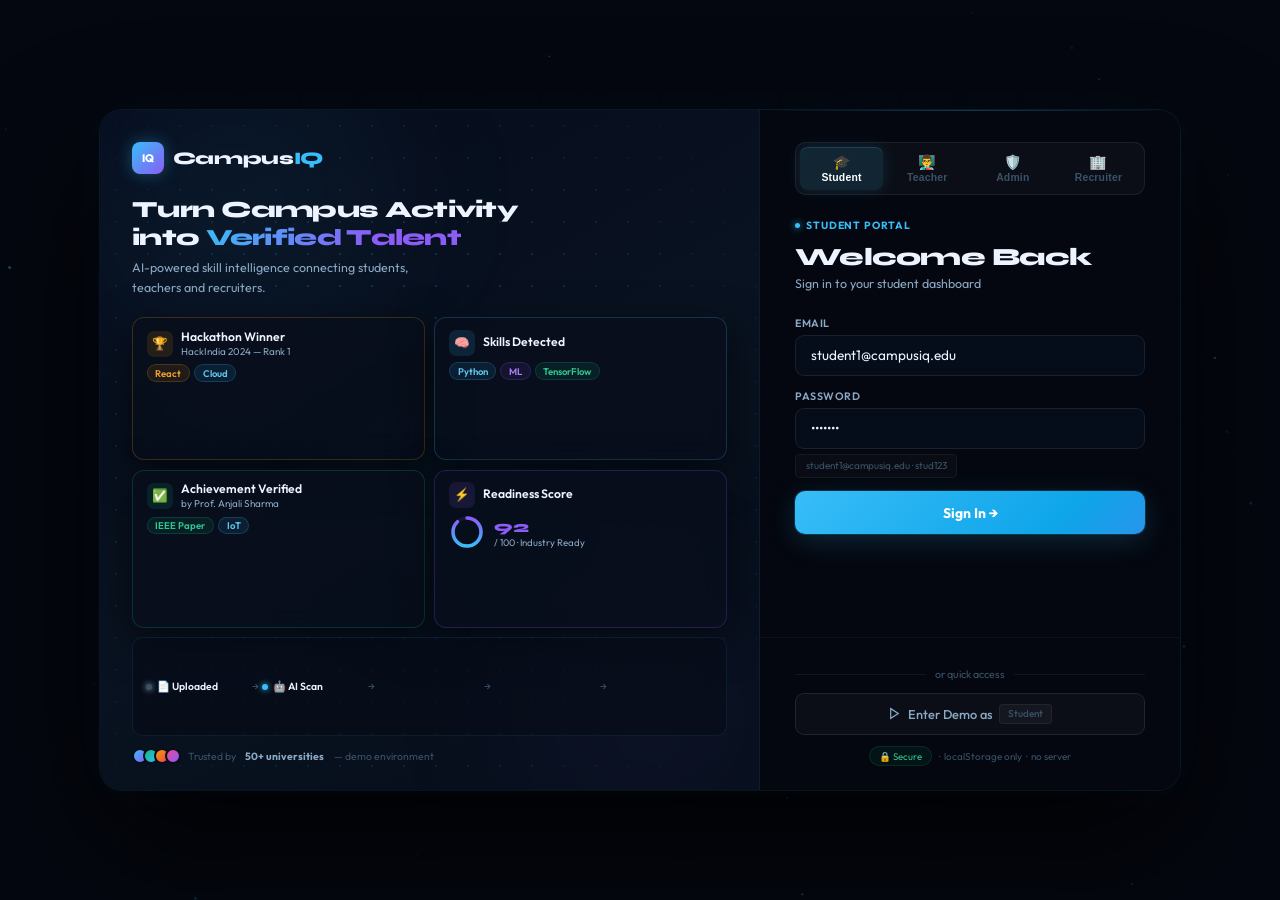
==== admin.html @ 4e0ddf62 "Add files via upload" ====
<!DOCTYPE html>
<html lang="en">
<head>
<meta charset="UTF-8"><meta name="viewport" content="width=device-width,initial-scale=1.0">
<title>CampusIQ — Admin Portal</title>
<link rel="stylesheet" href="shared.css">
</head>
<body>
<div id="toast-wrap"></div>
<div class="app-shell">
  <header class="topbar">
    <div class="tb-brand"><div class="tb-brand-icon">IQ</div>Campus<em style="color:var(--cyan);font-style:normal;font-family:var(--font-h)">IQ</em><span style="font-size:0.65rem;color:var(--red);background:rgba(239,68,68,0.1);border:1px solid rgba(239,68,68,0.2);padding:0.15rem 0.5rem;border-radius:4px;margin-left:0.3rem;font-weight:700">ADMIN</span></div>
    <div class="tb-right">
      <span class="tb-badge badge-admin">System Admin</span>
      <div class="tb-user"><div class="avatar av-sm" id="tbAvatar" style="background:linear-gradient(135deg,#EF4444,#F97316)"></div><span id="tbName"></span></div>
      <button class="logout-btn" onclick="logout()">Sign Out</button>
    </div>
  </header>
  <aside class="sidebar">
    <div class="sb-section">Overview</div>
    <div class="sb-item active" data-page="overview" onclick="nav(this)"><svg fill="none" stroke="currentColor" stroke-width="2" viewBox="0 0 24 24"><rect x="3" y="3" width="7" height="7"/><rect x="14" y="3" width="7" height="7"/><rect x="3" y="14" width="7" height="7"/><rect x="14" y="14" width="7" height="7"/></svg>Dashboard</div>
    <div class="sb-section">Users</div>
    <div class="sb-item" data-page="students" onclick="nav(this)"><svg fill="none" stroke="currentColor" stroke-width="2" viewBox="0 0 24 24"><path d="M17 21v-2a4 4 0 00-4-4H5a4 4 0 00-4 4v2"/><circle cx="9" cy="7" r="4"/></svg>Students</div>
    <div class="sb-item" data-page="teachers" onclick="nav(this)"><svg fill="none" stroke="currentColor" stroke-width="2" viewBox="0 0 24 24"><path d="M20 21v-2a4 4 0 00-4-4H8a4 4 0 00-4 4v2"/><circle cx="12" cy="7" r="4"/></svg>Teachers</div>
    <div class="sb-item" data-page="recruiters" onclick="nav(this)"><svg fill="none" stroke="currentColor" stroke-width="2" viewBox="0 0 24 24"><rect x="2" y="7" width="20" height="14" rx="2"/><path d="M16 7V5a2 2 0 00-2-2h-4a2 2 0 00-2 2v2"/></svg>Recruiters</div>
    <div class="sb-section">Content</div>
    <div class="sb-item" data-page="achievements" onclick="nav(this)"><svg fill="none" stroke="currentColor" stroke-width="2" viewBox="0 0 24 24"><circle cx="12" cy="8" r="6"/><path d="M15.477 12.89L17 22l-5-3-5 3 1.523-9.11"/></svg>All Achievements</div>
    <div class="sb-item" data-page="academics" onclick="nav(this)"><svg fill="none" stroke="currentColor" stroke-width="2" viewBox="0 0 24 24"><path d="M14 2H6a2 2 0 00-2 2v16a2 2 0 002 2h12a2 2 0 002-2V8z"/><polyline points="14 2 14 8 20 8"/></svg>Academic Records</div>
    <div class="sb-item" data-page="research" onclick="nav(this)"><svg fill="none" stroke="currentColor" stroke-width="2" viewBox="0 0 24 24"><circle cx="11" cy="11" r="8"/><line x1="21" y1="21" x2="16.65" y2="16.65"/></svg>Research</div>
    <div class="sb-section">System</div>
    <div class="sb-item" data-page="adduser" onclick="nav(this)"><svg fill="none" stroke="currentColor" stroke-width="2" viewBox="0 0 24 24"><path d="M16 21v-2a4 4 0 00-4-4H6a4 4 0 00-4 4v2"/><circle cx="9" cy="7" r="4"/><line x1="19" y1="8" x2="19" y2="14"/><line x1="22" y1="11" x2="16" y2="11"/></svg>Add User</div>
    <div class="sb-item" data-page="reset" onclick="nav(this)"><svg fill="none" stroke="currentColor" stroke-width="2" viewBox="0 0 24 24"><polyline points="1 4 1 10 7 10"/><path d="M3.51 15a9 9 0 102.13-9.36L1 10"/></svg>Reset Data</div>
  </aside>
  <main class="main-area" id="mainArea"></main>
</div>

<!-- ADD USER MODAL -->
<div class="modal-overlay" id="userModal">
  <div class="modal-box">
    <div class="modal-hdr"><span class="modal-title">👤 Add New User</span><button class="modal-close" onclick="document.getElementById('userModal').classList.remove('open')">✕</button></div>
    <div class="form-row-2">
      <div class="form-group"><label>Full Name</label><input class="form-control" id="uName" placeholder="Dr. / Prof. / Student name"></div>
      <div class="form-group"><label>Email</label><input class="form-control" id="uEmail" type="email" placeholder="user@campusiq.edu"></div>
    </div>
    <div class="form-row-2">
      <div class="form-group"><label>Password</label><input class="form-control" id="uPass" type="password" placeholder="Minimum 6 chars"></div>
      <div class="form-group"><label>Role</label>
        <select class="form-control" id="uRole" onchange="toggleRoleFields()">
          <option value="student">Student</option><option value="teacher">Teacher</option><option value="recruiter">Recruiter</option>
        </select>
      </div>
    </div>
    <div id="studentFields">
      <div class="form-row-3">
        <div class="form-group"><label>Department</label><input class="form-control" id="uDept" placeholder="CSE"></div>
        <div class="form-group"><label>Year</label><input class="form-control" type="number" id="uYear" min="1" max="5" placeholder="1-5"></div>
        <div class="form-group"><label>Roll No.</label><input class="form-control" id="uRoll" placeholder="CS21001"></div>
      </div>
    </div>
    <div id="teacherFields" style="display:none">
      <div class="form-row-2">
        <div class="form-group"><label>Department</label><input class="form-control" id="tDept" placeholder="Computer Science"></div>
        <div class="form-group"><label>Subjects (comma sep.)</label><input class="form-control" id="tSubjects" placeholder="ML, Python, DSA"></div>
      </div>
    </div>
    <button class="btn btn-primary w-full" id="saveUserBtn" style="margin-top:0.5rem">Create User</button>
  </div>
</div>

<script src="data.js"></script>
<script>
seedIfEmpty();
const session = DB.getSession();
if(!session||session.role!=='admin'){window.location.href='index.html';}
const initials=session.name.split(' ').map(w=>w[0]).join('').slice(0,2).toUpperCase();
document.getElementById('tbName').textContent=session.name;
document.getElementById('tbAvatar').textContent=initials;
function logout(){DB.clearSession();window.location.href='index.html';}
function nav(el){document.querySelectorAll('.sb-item').forEach(i=>i.classList.remove('active'));el.classList.add('active');renderPage(el.dataset.page);}
function renderPage(p){const m={overview:renderOverview,students:renderStudents,teachers:renderTeachers,recruiters:renderRecruiters,achievements:renderAchievements,academics:renderAcademics,research:renderResearch,adduser:renderAddUser,reset:renderReset};(m[p]||renderOverview)();}
renderPage('overview');
function toast(msg,sub='',type='ok'){const w=document.getElementById('toast-wrap');const t=document.createElement('div');t.className=`toast ${type==='error'?'error':''}`;const ico=type==='ok'?'✅':type==='error'?'❌':'ℹ️';const ic=type==='ok'?'toast-ico-ok':type==='error'?'toast-ico-err':'toast-ico-info';t.innerHTML=`<div class="toast-ico ${ic}">${ico}</div><div><div class="toast-t">${msg}</div>${sub?`<div class="toast-s">${sub}</div>`:''}</div>`;w.appendChild(t);requestAnimationFrame(()=>requestAnimationFrame(()=>t.classList.add('in')));setTimeout(()=>{t.classList.add('out');setTimeout(()=>t.remove(),400);},4000);}
function typeChip(t){const m={hackathon:'chip-cyan',ideathon:'chip-violet',certification:'chip-emerald',research:'chip-amber',competition:'chip-pink',project:'chip-cyan',internship:'chip-emerald',other:'chip-gray'};return`<span class="chip ${m[t]||'chip-gray'}">${t}</span>`;}

// ══════════════════════════════════════════
// OVERVIEW
// ══════════════════════════════════════════
function renderOverview(){
  const users=DB.getUsers();const students=DB.getStudents();const teachers=DB.getTeachers();
  const achievs=DB.getAchievements();const acRecs=DB.getAcademic();const research=DB.getResearch();
  const pending=achievs.filter(a=>a.status==='pending').length;
  const verified=achievs.filter(a=>a.status==='verified').length;
  const totalCitations=research.reduce((s,r)=>s+(r.citations||0),0);

  document.getElementById('mainArea').innerHTML=`
  <div class="page-hdr animate-in"><div class="page-hdr-left"><h2>System Overview</h2><p>CampusIQ Admin Dashboard — All data in real time</p></div></div>
  <div class="grid-4 animate-in anim-delay-1">
    ${[['Total Users',users.length,'var(--cyan)','👤'],['Students',students.length,'var(--violet)','🎓'],['Teachers',teachers.length,'var(--emerald)','👨‍🏫'],['Pending Verifications',pending,'var(--amber)','🔍']].map(([l,v,c,i])=>`<div class="stat-card"><div class="stat-icon" style="background:${c}20">${i}</div><div class="stat-label">${l}</div><div class="stat-val" style="color:${c}">${v}</div></div>`).join('')}
  </div>
  <div class="grid-4 animate-in anim-delay-2" style="margin-top:1rem">
    ${[['Total Achievements',achievs.length,'var(--cyan)','🏆'],['Verified',verified,'var(--emerald)','✅'],['Academic Records',acRecs.length,'var(--violet)','📋'],['Research Papers',research.length,'var(--pink)','📄']].map(([l,v,c,i])=>`<div class="stat-card"><div class="stat-icon" style="background:${c}20">${i}</div><div class="stat-label">${l}</div><div class="stat-val" style="color:${c}">${v}</div></div>`).join('')}
  </div>
  <div class="grid-2 mt-2 animate-in anim-delay-3">
    <div class="card">
      <div class="card-title">🎓 Students Overview</div>
      <div class="tbl-wrap"><table><thead><tr><th>Name</th><th>Dept</th><th>GPA</th><th>Readiness</th><th>Achievements</th></tr></thead><tbody>
        ${students.map(st=>{const r=DB.calcReadiness(st,achievs,acRecs);const achv=achievs.filter(a=>a.studentId===st.id&&a.status==='verified').length;return`<tr><td><strong>${st.name}</strong></td><td class="text-xs">${st.dept} Y${st.year}</td><td style="color:var(--cyan);font-weight:600">${st.gpa}</td><td><span style="color:var(--violet);font-weight:600">${r}/100</span></td><td>${achv}</td></tr>`}).join('')}
      </tbody></table></div>
    </div>
    <div class="card">
      <div class="card-title">📊 Achievement Status</div>
      ${['verified','pending','rejected'].map(s=>{const count=achievs.filter(a=>a.status===s).length;const pct=achievs.length?Math.round(count/achievs.length*100):0;return`<div style="margin-bottom:0.7rem"><div class="progress-label"><span style="font-size:0.78rem;color:var(--text2);text-transform:capitalize">${s}</span><span style="font-size:0.78rem;font-weight:600">${count} (${pct}%)</span></div><div class="progress-wrap"><div class="progress-fill" data-w="${pct}%" data-bg="${s==='verified'?'var(--emerald)':s==='pending'?'var(--amber)':'var(--red)'}"></div></div></div>`}).join('')}
      <div class="divider"></div>
      <div class="card-title">📄 Research</div>
      ${['published','under_review','preprint'].map(s=>{const count=research.filter(r=>r.status===s).length;return`<div style="display:flex;justify-content:space-between;margin-bottom:0.35rem"><span class="text-sm" style="text-transform:capitalize">${s.replace('_',' ')}</span><span class="text-sm fw-bold" style="color:var(--cyan)">${count}</span></div>`}).join('')}
    </div>
  </div>`;
  document.querySelectorAll('.progress-fill[data-w]').forEach(e=>{setTimeout(()=>{e.style.width=e.dataset.w;e.style.background=e.dataset.bg;},80);});
}

// ── STUDENTS ──────────────────────────────
function renderStudents(){
  const students=DB.getStudents();
  document.getElementById('mainArea').innerHTML=`
  <div class="page-hdr animate-in"><div class="page-hdr-left"><h2>All Students (${students.length})</h2></div><div class="page-actions"><button class="btn btn-primary" onclick="openUserModal('student')">+ Add Student</button></div></div>
  <div class="card animate-in anim-delay-1">
    <div class="tbl-wrap"><table><thead><tr><th>Name</th><th>Email</th><th>Dept</th><th>Year</th><th>Roll No.</th><th>GPA</th><th>Readiness</th><th>Achievements</th><th>Actions</th></tr></thead><tbody>
      ${students.map(st=>{const u=DB.getUserById(st.userId);const achvs=DB.getAchievements().filter(a=>a.studentId===st.id);const r=DB.calcReadiness(st,DB.getAchievements(),DB.getAcademic());return`<tr>
        <td><div style="display:flex;align-items:center;gap:0.5rem"><div class="avatar av-sm" style="background:linear-gradient(135deg,var(--cyan),var(--violet));font-size:0.6rem">${st.name.split(' ').map(w=>w[0]).join('').slice(0,2)}</div><strong>${st.name}</strong></div></td>
        <td class="text-xs">${u?.email||'—'}</td><td class="text-xs">${st.dept}</td><td class="text-xs">${st.year}</td><td class="text-xs">${st.rollNo}</td>
        <td style="color:var(--cyan);font-weight:600">${st.gpa}</td><td><span style="color:var(--violet);font-weight:600">${r}/100</span></td>
        <td>${achvs.filter(a=>a.status==='verified').length}/${achvs.length}</td>
        <td><button class="btn btn-xs btn-danger" onclick="deleteStudent('${st.id}')">Remove</button></td>
      </tr>`}).join('')}
    </tbody></table></div>
  </div>`;
}
function deleteStudent(sid){const st=DB.getStudentById(sid);if(!confirm(`Remove ${st?.name}?`))return;DB.saveStudents(DB.getStudents().filter(s=>s.id!==sid));DB.saveUsers(DB.getUsers().filter(u=>u.id!==st?.userId));toast('Student removed');renderStudents();}

// ── TEACHERS ─────────────────────────────
function renderTeachers(){
  const teachers=DB.getTeachers();
  document.getElementById('mainArea').innerHTML=`
  <div class="page-hdr animate-in"><div class="page-hdr-left"><h2>All Teachers (${teachers.length})</h2></div><div class="page-actions"><button class="btn btn-primary" onclick="openUserModal('teacher')">+ Add Teacher</button></div></div>
  <div class="card animate-in anim-delay-1"><div class="tbl-wrap"><table><thead><tr><th>Name</th><th>Email</th><th>Department</th><th>Subjects</th><th>Research</th><th>Actions</th></tr></thead><tbody>
    ${teachers.map(t=>{const u=DB.getUserById(t.userId);const res=DB.getResearch().filter(r=>r.teacherId===t.id&&r.status==='published').length;return`<tr>
      <td><strong>${t.name}</strong></td><td class="text-xs">${u?.email||'—'}</td><td class="text-sm">${t.dept}</td>
      <td><div class="skill-tags">${(t.subjects||[]).map(s=>`<span class="skill-tag">${s}</span>`).join('')}</div></td>
      <td style="color:var(--emerald);font-weight:600">${res} pubs</td>
      <td><button class="btn btn-xs btn-danger" onclick="deleteTeacher('${t.id}')">Remove</button></td>
    </tr>`}).join('')}
  </tbody></table></div></div>`;
}
function deleteTeacher(tid){const t=DB.getTeachers().find(x=>x.id===tid);if(!confirm(`Remove ${t?.name}?`))return;DB.saveTeachers(DB.getTeachers().filter(x=>x.id!==tid));DB.saveUsers(DB.getUsers().filter(u=>u.id!==t?.userId));toast('Teacher removed');renderTeachers();}

// ── RECRUITERS ───────────────────────────
function renderRecruiters(){
  const users=DB.getUsers().filter(u=>u.role==='recruiter');
  document.getElementById('mainArea').innerHTML=`
  <div class="page-hdr animate-in"><div class="page-hdr-left"><h2>Recruiters (${users.length})</h2></div><div class="page-actions"><button class="btn btn-primary" onclick="openUserModal('recruiter')">+ Add Recruiter</button></div></div>
  <div class="card animate-in"><div class="tbl-wrap"><table><thead><tr><th>Name</th><th>Email</th><th>Actions</th></tr></thead><tbody>
    ${users.map(u=>`<tr><td><strong>${u.name}</strong></td><td>${u.email}</td><td><button class="btn btn-xs btn-danger" onclick="deleteUser('${u.id}')">Remove</button></td></tr>`).join('')||'<tr><td colspan="3" style="text-align:center;color:var(--muted);padding:2rem">No recruiters yet</td></tr>'}
  </tbody></table></div></div>`;
}
function deleteUser(uid){if(!confirm('Remove this user?'))return;DB.saveUsers(DB.getUsers().filter(u=>u.id!==uid));toast('User removed');renderRecruiters();}

// ── ACHIEVEMENTS (all) ───────────────────
function renderAchievements(){
  const achievs=DB.getAchievements();
  document.getElementById('mainArea').innerHTML=`
  <div class="page-hdr animate-in"><div class="page-hdr-left"><h2>All Achievements (${achievs.length})</h2></div></div>
  <div class="card animate-in"><div class="tbl-wrap"><table><thead><tr><th>Student</th><th>Achievement</th><th>Type</th><th>Skills</th><th>Status</th><th>Actions</th></tr></thead><tbody>
    ${achievs.map(a=>{const st=DB.getStudentById(a.studentId);return`<tr>
      <td><strong>${st?.name||'?'}</strong><br><span class="text-xs text-muted">${st?.dept||''}</span></td>
      <td><strong>${a.title}</strong><br><span class="text-xs text-muted">${a.org||''}</span></td>
      <td>${typeChip(a.type)}</td>
      <td><div class="skill-tags">${(a.skills||[]).slice(0,3).map(s=>`<span class="skill-tag">${s}</span>`).join('')}</div></td>
      <td><span class="status-${a.status}">${a.status}</span></td>
      <td><div style="display:flex;gap:0.3rem">
        ${a.status==='pending'?`<button class="btn btn-xs btn-success" onclick="adminVerify('${a.id}')">✓</button>`:''}
        <button class="btn btn-xs btn-danger" onclick="adminDeleteAch('${a.id}')">✗</button>
      </div></td>
    </tr>`}).join('')}
  </tbody></table></div></div>`;
}
function adminVerify(id){DB.updateAchievement(id,{status:'verified',verifiedBy:'admin',verifiedAt:new Date().toISOString()});toast('Achievement verified');renderAchievements();}
function adminDeleteAch(id){if(!confirm('Delete this achievement?'))return;DB.saveAchievements(DB.getAchievements().filter(a=>a.id!==id));toast('Achievement deleted');renderAchievements();}

// ── ACADEMICS ────────────────────────────
function renderAcademics(){
  const recs=DB.getAcademic();
  document.getElementById('mainArea').innerHTML=`
  <div class="page-hdr animate-in"><div class="page-hdr-left"><h2>Academic Records (${recs.length})</h2></div></div>
  <div class="card animate-in"><div class="tbl-wrap"><table><thead><tr><th>Student</th><th>Subject</th><th>Semester</th><th>Marks</th><th>Quiz</th><th>Assign.</th><th>Attend.</th><th>Actions</th></tr></thead><tbody>
    ${recs.map(r=>{const st=DB.getStudentById(r.studentId);return`<tr>
      <td><strong>${st?.name||'?'}</strong></td><td>${r.subject}</td><td class="text-xs">${r.semester}</td>
      <td style="color:${r.marks>=80?'var(--emerald)':r.marks>=60?'var(--cyan)':'var(--red)'};font-weight:600">${r.marks}%</td>
      <td>${r.quiz}%</td><td>${r.assignment}%</td>
      <td style="color:${r.attendance>=75?'var(--emerald)':'var(--red)'}">${r.attendance}%</td>
      <td><button class="btn btn-xs btn-danger" onclick="adminDelRec('${r.id}')">Del</button></td>
    </tr>`}).join('')}
  </tbody></table></div></div>`;
}
function adminDelRec(id){if(!confirm('Delete this record?'))return;DB.saveAcademic(DB.getAcademic().filter(r=>r.id!==id));toast('Record deleted');renderAcademics();}

// ── RESEARCH ─────────────────────────────
function renderResearch(){
  const research=DB.getResearch();
  document.getElementById('mainArea').innerHTML=`
  <div class="page-hdr animate-in"><div class="page-hdr-left"><h2>All Research Papers (${research.length})</h2></div></div>
  <div class="card animate-in"><div class="tbl-wrap"><table><thead><tr><th>Teacher</th><th>Title</th><th>Journal</th><th>Year</th><th>Citations</th><th>Status</th><th>Actions</th></tr></thead><tbody>
    ${research.map(r=>{const t=DB.getTeachers().find(x=>x.id===r.teacherId);return`<tr>
      <td><strong>${t?.name||'?'}</strong></td>
      <td style="max-width:200px"><strong>${r.title}</strong></td>
      <td class="text-sm">${r.journal||'—'}</td><td>${r.year}</td>
      <td style="color:var(--cyan);font-weight:600">${r.citations||0}</td>
      <td><span class="status-${r.status==='published'?'verified':r.status==='under_review'?'pending':'review'}">${r.status?.replace('_',' ')}</span></td>
      <td><button class="btn btn-xs btn-danger" onclick="adminDelRes('${r.id}')">Del</button></td>
    </tr>`}).join('')}
  </tbody></table></div></div>`;
}
function adminDelRes(id){if(!confirm('Delete?'))return;DB.saveResearch(DB.getResearch().filter(r=>r.id!==id));toast('Deleted');renderResearch();}

// ── ADD USER ─────────────────────────────
function renderAddUser(){
  document.getElementById('mainArea').innerHTML=`
  <div class="page-hdr animate-in"><div class="page-hdr-left"><h2>Add New User</h2></div></div>
  <div class="card animate-in anim-delay-1" style="max-width:500px">
    <div class="card-title">Quick-add user to the system</div>
    <button class="btn btn-primary" onclick="openUserModal('student')" style="width:100%;margin-bottom:0.5rem">+ Add Student</button>
    <button class="btn btn-violet" onclick="openUserModal('teacher')" style="width:100%;margin-bottom:0.5rem">+ Add Teacher</button>
    <button class="btn btn-success" onclick="openUserModal('recruiter')" style="width:100%">+ Add Recruiter</button>
  </div>`;
}

// ── RESET ────────────────────────────────
function renderReset(){
  document.getElementById('mainArea').innerHTML=`
  <div class="page-hdr animate-in"><div class="page-hdr-left"><h2>Reset System Data</h2><p style="color:var(--red)">⚠️ Danger Zone</p></div></div>
  <div class="card animate-in" style="border-color:rgba(239,68,68,0.2);max-width:500px">
    <div class="card-title" style="color:var(--red)">⚠️ Reset to Demo Data</div>
    <p class="text-sm text-muted" style="margin-bottom:1rem">This will erase all current data and reload the original demo seed data. This cannot be undone.</p>
    <button class="btn btn-danger" style="width:100%" onclick="resetAll()">🗑️ Reset All Data</button>
  </div>`;
}
function resetAll(){
  if(!confirm('Are you sure? All data will be reset to demo defaults.'))return;
  const keys=['users','students','teachers','achievements','academic','research','notifs'];
  keys.forEach(k=>localStorage.removeItem('ciq_'+k));
  seedIfEmpty();
  toast('System reset','Demo data restored ✓');
  renderOverview();
}

// ── USER MODAL ───────────────────────────
function openUserModal(role='student'){document.getElementById('uRole').value=role;toggleRoleFields();document.getElementById('userModal').classList.add('open');}
function toggleRoleFields(){const r=document.getElementById('uRole').value;document.getElementById('studentFields').style.display=r==='student'?'block':'none';document.getElementById('teacherFields').style.display=r==='teacher'?'block':'none';}
document.getElementById('userModal').addEventListener('click',e=>{if(e.target.id==='userModal')document.getElementById('userModal').classList.remove('open');});

document.getElementById('saveUserBtn').addEventListener('click',()=>{
  const name=document.getElementById('uName').value.trim();
  const email=document.getElementById('uEmail').value.trim();
  const pass=document.getElementById('uPass').value;
  const role=document.getElementById('uRole').value;
  if(!name||!email||!pass){toast('All fields required','','error');return;}
  if(DB.getUserByEmail(email)){toast('Email already exists','','error');return;}
  const uid='u'+Date.now();
  const users=DB.getUsers();users.push({id:uid,email,password:pass,role,name});DB.saveUsers(users);
  if(role==='student'){
    const dept=document.getElementById('uDept').value||'General';
    const year=parseInt(document.getElementById('uYear').value)||1;
    const rollNo=document.getElementById('uRoll').value||'N/A';
    const sid='s'+Date.now();
    const students=DB.getStudents();students.push({id:sid,userId:uid,name,dept,year,section:'A',rollNo,gpa:0,skills:[],readiness:0});DB.saveStudents(students);
  } else if(role==='teacher'){
    const dept=document.getElementById('tDept').value||'General';
    const subjects=document.getElementById('tSubjects').value.split(',').map(s=>s.trim()).filter(Boolean);
    const tid='t'+Date.now();
    const teachers=DB.getTeachers();teachers.push({id:tid,userId:uid,name,dept,subjects,researchCount:0});DB.saveTeachers(teachers);
  }
  toast(`${role} account created!`,`${name} can now log in with ${email}`);
  document.getElementById('userModal').classList.remove('open');
  ['uName','uEmail','uPass','uDept','uRoll','tDept','tSubjects'].forEach(i=>document.getElementById(i).value='');
  renderStudents();
});
</script>
</body>
</html>
---- shared.css ----
/* ═══════════════════════════════════════════
   CampusIQ — Shared Styles
   Dark glass SaaS aesthetic
═══════════════════════════════════════════ */
@import url('https://fonts.googleapis.com/css2?family=Syne:wght@400;600;700;800&family=Outfit:wght@300;400;500;600;700&display=swap');

*,*::before,*::after{margin:0;padding:0;box-sizing:border-box;}
:root{
  --bg:       #05080F;
  --s1:       #09111E;
  --s2:       #0D1929;
  --s3:       #111F30;
  --border:   rgba(56,189,248,0.1);
  --b2:       rgba(255,255,255,0.07);
  --b3:       rgba(255,255,255,0.04);
  --cyan:     #38BDF8;
  --cyand:    #0EA5E9;
  --violet:   #8B5CF6;
  --emerald:  #10B981;
  --amber:    #F59E0B;
  --red:      #EF4444;
  --pink:     #EC4899;
  --text:     #E2EBF6;
  --text2:    #A0B8CC;
  --muted:    #4A6080;
  --muted2:   #2A3850;
  --font-h:   'Syne', sans-serif;
  --font-b:   'Outfit', sans-serif;
  --radius:   12px;
  --shadow:   0 20px 60px rgba(0,0,0,0.5);
}
html{scroll-behavior:smooth;}
body{background:var(--bg);color:var(--text);font-family:var(--font-b);-webkit-font-smoothing:antialiased;min-height:100vh;overflow-x:hidden;}
button,input,select,textarea{font-family:var(--font-b);}
button{cursor:pointer;}
a{color:var(--cyan);text-decoration:none;}

/* ─── SCROLLBAR ─── */
::-webkit-scrollbar{width:5px;height:5px;}
::-webkit-scrollbar-track{background:var(--s1);}
::-webkit-scrollbar-thumb{background:var(--muted2);border-radius:3px;}
::-webkit-scrollbar-thumb:hover{background:var(--muted);}

/* ─── LAYOUT ─── */
.app-shell{display:grid;grid-template-columns:240px 1fr;grid-template-rows:60px 1fr;min-height:100vh;}
.topbar{grid-column:1/-1;background:rgba(5,8,15,0.9);backdrop-filter:blur(20px);border-bottom:1px solid var(--border);display:flex;align-items:center;justify-content:space-between;padding:0 1.5rem;position:sticky;top:0;z-index:100;}
.sidebar{background:var(--s1);border-right:1px solid var(--border);padding:1.25rem 0.75rem;overflow-y:auto;position:sticky;top:60px;height:calc(100vh - 60px);}
.main-area{padding:1.75rem 2rem;overflow-y:auto;}

/* ─── TOPBAR ─── */
.tb-brand{font-family:var(--font-h);font-weight:800;font-size:1.1rem;display:flex;align-items:center;gap:0.55rem;color:var(--text);}
.tb-brand-icon{width:28px;height:28px;border-radius:7px;background:linear-gradient(135deg,var(--cyan),var(--violet));display:flex;align-items:center;justify-content:center;font-size:0.65rem;font-weight:800;color:#fff;}
.tb-brand em{color:var(--cyan);font-style:normal;}
.tb-right{display:flex;align-items:center;gap:1rem;}
.tb-badge{padding:0.28rem 0.7rem;border-radius:100px;font-size:0.68rem;font-weight:600;letter-spacing:0.05em;}
.badge-admin    {background:rgba(239,68,68,0.12);color:#F87171;border:1px solid rgba(239,68,68,0.2);}
.badge-teacher  {background:rgba(139,92,246,0.12);color:#A78BFA;border:1px solid rgba(139,92,246,0.2);}
.badge-student  {background:rgba(56,189,248,0.12);color:var(--cyan);border:1px solid rgba(56,189,248,0.2);}
.badge-recruiter{background:rgba(16,185,129,0.12);color:#34D399;border:1px solid rgba(16,185,129,0.2);}
.tb-user{display:flex;align-items:center;gap:0.5rem;font-size:0.82rem;color:var(--text2);}
.tb-avatar{width:30px;height:30px;border-radius:50%;display:flex;align-items:center;justify-content:center;font-size:0.65rem;font-weight:700;color:#fff;flex-shrink:0;}
.notif-bell{position:relative;width:30px;height:30px;border-radius:8px;border:1px solid var(--b2);background:var(--b3);display:flex;align-items:center;justify-content:center;cursor:pointer;transition:all 0.2s;color:var(--muted);}
.notif-bell:hover{border-color:var(--border);color:var(--cyan);}
.notif-dot{position:absolute;top:4px;right:4px;width:7px;height:7px;border-radius:50%;background:var(--red);border:1.5px solid var(--bg);}
.logout-btn{padding:0.3rem 0.8rem;border-radius:7px;border:1px solid rgba(239,68,68,0.2);background:rgba(239,68,68,0.06);color:#F87171;font-size:0.75rem;font-weight:600;transition:all 0.2s;}
.logout-btn:hover{background:rgba(239,68,68,0.12);}

/* ─── SIDEBAR NAV ─── */
.sb-section{font-size:0.62rem;font-weight:700;color:var(--muted2);letter-spacing:0.1em;text-transform:uppercase;padding:0.4rem 0.65rem;margin-top:1rem;margin-bottom:0.25rem;}
.sb-item{display:flex;align-items:center;gap:0.55rem;padding:0.55rem 0.7rem;border-radius:9px;font-size:0.8rem;color:var(--muted);cursor:pointer;transition:all 0.18s;margin-bottom:0.08rem;position:relative;}
.sb-item:hover{background:rgba(255,255,255,0.03);color:var(--text2);}
.sb-item.active{background:rgba(56,189,248,0.1);color:var(--cyan);}
.sb-item.active::before{content:'';position:absolute;left:0;top:20%;bottom:20%;width:3px;border-radius:0 2px 2px 0;background:var(--cyan);}
.sb-item svg{width:15px;height:15px;flex-shrink:0;}
.sb-badge{margin-left:auto;min-width:18px;height:18px;border-radius:100px;background:var(--violet);color:#fff;font-size:0.58rem;font-weight:700;display:flex;align-items:center;justify-content:center;padding:0 4px;}
.sb-badge.amber{background:var(--amber);}

/* ─── PAGE HEADER ─── */
.page-hdr{display:flex;align-items:flex-start;justify-content:space-between;margin-bottom:1.5rem;flex-wrap:wrap;gap:0.75rem;}
.page-hdr-left h2{font-family:var(--font-h);font-size:1.4rem;font-weight:800;letter-spacing:-0.02em;color:var(--text);}
.page-hdr-left p{font-size:0.82rem;color:var(--muted);margin-top:0.25rem;}
.page-actions{display:flex;gap:0.6rem;flex-wrap:wrap;}

/* ─── CARDS / PANELS ─── */
.card{background:var(--s1);border:1px solid var(--border);border-radius:var(--radius);padding:1.25rem;}
.card-sm{padding:0.9rem;}
.card-title{font-family:var(--font-h);font-size:0.85rem;font-weight:700;color:var(--text2);margin-bottom:0.9rem;display:flex;align-items:center;gap:0.4rem;}
.card-title svg{width:14px;height:14px;color:var(--cyan);}
.grid-2{display:grid;grid-template-columns:1fr 1fr;gap:1rem;}
.grid-3{display:grid;grid-template-columns:repeat(3,1fr);gap:1rem;}
.grid-4{display:grid;grid-template-columns:repeat(4,1fr);gap:1rem;}

/* ─── STAT CARDS ─── */
.stat-card{background:var(--s1);border:1px solid var(--border);border-radius:var(--radius);padding:1.1rem;transition:transform 0.2s,border-color 0.2s,box-shadow 0.2s;}
.stat-card:hover{transform:translateY(-3px);border-color:rgba(56,189,248,0.2);box-shadow:0 12px 30px rgba(0,0,0,0.3);}
.stat-label{font-size:0.68rem;color:var(--muted);margin-bottom:0.4rem;text-transform:uppercase;letter-spacing:0.06em;}
.stat-val{font-family:var(--font-h);font-size:1.8rem;font-weight:800;letter-spacing:-0.03em;line-height:1;}
.stat-sub{font-size:0.68rem;color:var(--emerald);margin-top:0.3rem;}
.stat-icon{float:right;width:36px;height:36px;border-radius:9px;display:flex;align-items:center;justify-content:center;font-size:1rem;margin-top:-0.2rem;}

/* ─── BUTTONS ─── */
.btn{display:inline-flex;align-items:center;gap:0.4rem;padding:0.58rem 1.1rem;border-radius:9px;font-size:0.82rem;font-weight:600;border:none;transition:all 0.2s;cursor:pointer;}
.btn-sm{padding:0.35rem 0.75rem;font-size:0.75rem;}
.btn-xs{padding:0.22rem 0.5rem;font-size:0.68rem;border-radius:6px;}
.btn-primary{background:linear-gradient(135deg,var(--cyan),var(--cyand));color:#fff;box-shadow:0 0 20px rgba(56,189,248,0.15);}
.btn-primary:hover{transform:translateY(-1px);box-shadow:0 0 30px rgba(56,189,248,0.25);}
.btn-secondary{background:var(--b3);color:var(--text2);border:1px solid var(--b2);}
.btn-secondary:hover{background:var(--b2);color:var(--text);}
.btn-success{background:rgba(16,185,129,0.1);color:#34D399;border:1px solid rgba(16,185,129,0.2);}
.btn-success:hover{background:rgba(16,185,129,0.2);}
.btn-danger{background:rgba(239,68,68,0.1);color:#F87171;border:1px solid rgba(239,68,68,0.2);}
.btn-danger:hover{background:rgba(239,68,68,0.2);}
.btn-violet{background:rgba(139,92,246,0.1);color:#A78BFA;border:1px solid rgba(139,92,246,0.2);}
.btn-violet:hover{background:rgba(139,92,246,0.2);}
.btn-amber{background:rgba(245,158,11,0.1);color:#FBB040;border:1px solid rgba(245,158,11,0.2);}
.btn-amber:hover{background:rgba(245,158,11,0.2);}

/* ─── TABLE ─── */
.tbl-wrap{overflow-x:auto;}
table{width:100%;border-collapse:collapse;}
thead th{font-size:0.65rem;font-weight:700;color:var(--muted);letter-spacing:0.07em;text-transform:uppercase;padding:0.5rem 0.75rem;border-bottom:1px solid var(--b2);text-align:left;white-space:nowrap;}
tbody tr{border-bottom:1px solid rgba(56,189,248,0.04);transition:background 0.15s;}
tbody tr:hover{background:rgba(56,189,248,0.025);}
tbody tr:last-child{border-bottom:none;}
td{font-size:0.78rem;padding:0.6rem 0.75rem;vertical-align:middle;color:var(--text2);}
td strong{color:var(--text);font-weight:500;}

/* ─── BADGES / CHIPS ─── */
.chip{display:inline-flex;align-items:center;gap:0.25rem;padding:0.18rem 0.55rem;border-radius:100px;font-size:0.65rem;font-weight:600;border:1px solid;}
.chip-cyan   {background:rgba(56,189,248,0.1); color:#60CCF0;border-color:rgba(56,189,248,0.2);}
.chip-violet {background:rgba(139,92,246,0.1);color:#A78BFA;border-color:rgba(139,92,246,0.2);}
.chip-emerald{background:rgba(16,185,129,0.1);color:#34D399;border-color:rgba(16,185,129,0.2);}
.chip-amber  {background:rgba(245,158,11,0.1); color:#FBB040;border-color:rgba(245,158,11,0.2);}
.chip-red    {background:rgba(239,68,68,0.1);  color:#F87171;border-color:rgba(239,68,68,0.2);}
.chip-pink   {background:rgba(236,72,153,0.1); color:#F472B6;border-color:rgba(236,72,153,0.2);}
.chip-gray   {background:rgba(255,255,255,0.06);color:var(--muted);border-color:var(--b2);}

/* ─── STATUS CHIPS ─── */
.status-verified{background:rgba(16,185,129,0.1);color:#34D399;border:1px solid rgba(16,185,129,0.2);padding:0.18rem 0.55rem;border-radius:100px;font-size:0.65rem;font-weight:600;}
.status-pending {background:rgba(245,158,11,0.1);color:#FBB040;border:1px solid rgba(245,158,11,0.2);padding:0.18rem 0.55rem;border-radius:100px;font-size:0.65rem;font-weight:600;}
.status-rejected{background:rgba(239,68,68,0.1); color:#F87171;border:1px solid rgba(239,68,68,0.2); padding:0.18rem 0.55rem;border-radius:100px;font-size:0.65rem;font-weight:600;}
.status-review  {background:rgba(139,92,246,0.1);color:#A78BFA;border:1px solid rgba(139,92,246,0.2);padding:0.18rem 0.55rem;border-radius:100px;font-size:0.65rem;font-weight:600;}

/* ─── FORM ELEMENTS ─── */
.form-group{margin-bottom:1rem;}
.form-group label{display:block;font-size:0.72rem;font-weight:600;color:var(--muted);letter-spacing:0.05em;text-transform:uppercase;margin-bottom:0.38rem;}
.form-control{width:100%;background:var(--s2);border:1px solid var(--b2);border-radius:9px;padding:0.65rem 0.9rem;font-size:0.85rem;color:var(--text);outline:none;transition:border-color 0.2s,box-shadow 0.2s;}
.form-control:focus{border-color:rgba(56,189,248,0.35);box-shadow:0 0 0 3px rgba(56,189,248,0.07);}
.form-control::placeholder{color:var(--muted);}
select.form-control option{background:#0D1929;}
.form-row-2{display:grid;grid-template-columns:1fr 1fr;gap:0.75rem;}
.form-row-3{display:grid;grid-template-columns:1fr 1fr 1fr;gap:0.75rem;}

/* ─── PROGRESS BARS ─── */
.progress-wrap{height:6px;background:rgba(255,255,255,0.06);border-radius:100px;overflow:hidden;}
.progress-fill{height:100%;border-radius:100px;transition:width 1s cubic-bezier(0.4,0,0.2,1);}
.progress-label{display:flex;justify-content:space-between;margin-bottom:0.3rem;font-size:0.72rem;}
.progress-label span:first-child{color:var(--text2);}
.progress-label span:last-child{font-weight:600;color:var(--text);}

/* ─── RING CHART ─── */
.ring-wrap{display:flex;flex-direction:column;align-items:center;gap:0.5rem;}
.ring-c{position:relative;}
.ring-c svg{transform:rotate(-90deg);}
.ring-inner{position:absolute;inset:0;display:flex;flex-direction:column;align-items:center;justify-content:center;text-align:center;}
.ring-val{font-family:var(--font-h);font-weight:800;line-height:1;color:var(--cyan);}
.ring-lbl{font-size:0.55rem;color:var(--muted);margin-top:0.15rem;}

/* ─── MODAL ─── */
.modal-overlay{position:fixed;inset:0;z-index:500;background:rgba(3,6,14,0.88);backdrop-filter:blur(10px);display:flex;align-items:center;justify-content:center;opacity:0;pointer-events:none;transition:opacity 0.28s;padding:1rem;}
.modal-overlay.open{opacity:1;pointer-events:all;}
.modal-box{background:linear-gradient(160deg,var(--s2),var(--s1));border:1px solid rgba(56,189,248,0.15);border-radius:16px;padding:1.75rem;width:min(560px,100%);box-shadow:0 40px 100px rgba(0,0,0,0.7);transform:translateY(24px) scale(0.97);transition:transform 0.35s cubic-bezier(0.34,1.56,0.64,1);position:relative;overflow:hidden;max-height:90vh;overflow-y:auto;}
.modal-overlay.open .modal-box{transform:translateY(0) scale(1);}
.modal-box::before{content:'';position:absolute;top:0;left:0;right:0;height:1px;background:linear-gradient(90deg,transparent,rgba(56,189,248,0.35),transparent);}
.modal-hdr{display:flex;align-items:center;justify-content:space-between;margin-bottom:1.4rem;}
.modal-title{font-family:var(--font-h);font-size:1rem;font-weight:800;color:var(--text);}
.modal-close{width:26px;height:26px;border-radius:7px;border:1px solid var(--b2);background:var(--b3);color:var(--muted);display:flex;align-items:center;justify-content:center;cursor:pointer;transition:all 0.2s;font-size:0.85rem;}
.modal-close:hover{background:var(--b2);color:var(--text);}

/* ─── TOAST ─── */
#toast-wrap{position:fixed;top:72px;right:18px;z-index:999;display:flex;flex-direction:column;gap:0.5rem;pointer-events:none;}
.toast{background:linear-gradient(135deg,var(--s2),var(--s3));border:1px solid rgba(16,185,129,0.3);border-radius:12px;padding:0.8rem 1rem;display:flex;align-items:center;gap:0.6rem;min-width:250px;max-width:320px;box-shadow:0 20px 50px rgba(0,0,0,0.55),0 0 25px rgba(16,185,129,0.1);transform:translateX(110%);transition:transform 0.4s cubic-bezier(0.34,1.56,0.64,1),opacity 0.3s;pointer-events:all;}
.toast.in{transform:translateX(0);}
.toast.out{transform:translateX(110%);opacity:0;}
.toast.error{border-color:rgba(239,68,68,0.3);box-shadow:0 20px 50px rgba(0,0,0,0.55),0 0 25px rgba(239,68,68,0.1);}
.toast-ico{width:30px;height:30px;border-radius:8px;display:flex;align-items:center;justify-content:center;font-size:0.9rem;flex-shrink:0;}
.toast-ico-ok {background:rgba(16,185,129,0.15);}
.toast-ico-err{background:rgba(239,68,68,0.15);}
.toast-ico-info{background:rgba(56,189,248,0.15);}
.toast-t{font-size:0.78rem;font-weight:600;color:var(--text);}
.toast-s{font-size:0.65rem;color:var(--muted);margin-top:0.06rem;}

/* ─── SKILL TAGS ─── */
.skill-tags{display:flex;flex-wrap:wrap;gap:0.3rem;}
.skill-tag{padding:0.2rem 0.6rem;border-radius:100px;font-size:0.65rem;font-weight:500;background:rgba(56,189,248,0.08);color:#60C8E8;border:1px solid rgba(56,189,248,0.15);}
.skill-tag.violet{background:rgba(139,92,246,0.08);color:#A070E8;border-color:rgba(139,92,246,0.15);}
.skill-tag.emerald{background:rgba(16,185,129,0.08);color:#30C890;border-color:rgba(16,185,129,0.15);}
.skill-tag.amber{background:rgba(245,158,11,0.08);color:#F0A030;border-color:rgba(245,158,11,0.15);}

/* ─── AVATAR ─── */
.avatar{border-radius:50%;display:flex;align-items:center;justify-content:center;font-weight:700;color:#fff;flex-shrink:0;}
.av-sm{width:28px;height:28px;font-size:0.65rem;}
.av-md{width:38px;height:38px;font-size:0.8rem;}
.av-lg{width:52px;height:52px;font-size:1rem;font-family:var(--font-h);}
.av-xl{width:72px;height:72px;font-size:1.3rem;font-family:var(--font-h);}

/* ─── MISC ─── */
.divider{height:1px;background:var(--b2);margin:1rem 0;}
.text-muted{color:var(--muted);}
.text-sm{font-size:0.78rem;}
.text-xs{font-size:0.68rem;}
.fw-bold{font-weight:700;}
.gap-1{gap:0.4rem;}
.gap-2{gap:0.7rem;}
.flex{display:flex;align-items:center;}
.flex-col{display:flex;flex-direction:column;}
.justify-between{justify-content:space-between;}
.w-full{width:100%;}
.mt-1{margin-top:0.5rem;}.mt-2{margin-top:1rem;}.mt-3{margin-top:1.5rem;}
.mb-1{margin-bottom:0.5rem;}.mb-2{margin-bottom:1rem;}
.empty-state{display:flex;flex-direction:column;align-items:center;justify-content:center;padding:3rem;color:var(--muted);font-size:0.85rem;gap:0.5rem;text-align:center;}
.empty-state .ico{font-size:2rem;opacity:0.4;}

/* ─── ANIMATIONS ─── */
@keyframes fadeUp{from{opacity:0;transform:translateY(14px);}to{opacity:1;transform:translateY(0);}}
@keyframes fadeIn{from{opacity:0;}to{opacity:1;}}
@keyframes scaleIn{from{opacity:0;transform:scale(0.9);}to{opacity:1;transform:scale(1);}}
.animate-in{animation:fadeUp 0.4s ease both;}
.anim-delay-1{animation-delay:0.06s;}
.anim-delay-2{animation-delay:0.12s;}
.anim-delay-3{animation-delay:0.18s;}
.anim-delay-4{animation-delay:0.24s;}

/* ─── HEATMAP ─── */
.hmap{display:grid;grid-template-columns:repeat(15,1fr);gap:2px;}
.hc{aspect-ratio:1;border-radius:2px;cursor:pointer;transition:transform 0.1s;}
.hc:hover{transform:scale(1.4);}
.h0{background:rgba(255,255,255,0.04);}.h1{background:rgba(56,189,248,0.18);}.h2{background:rgba(56,189,248,0.4);}.h3{background:rgba(56,189,248,0.65);}.h4{background:var(--cyan);}

/* ─── TABS ─── */
.tabs{display:flex;gap:0.2rem;padding:0.3rem;background:var(--s2);border-radius:10px;width:fit-content;margin-bottom:1.25rem;border:1px solid var(--b2);}
.tab{padding:0.4rem 1rem;border-radius:8px;font-size:0.78rem;font-weight:500;color:var(--muted);cursor:pointer;transition:all 0.18s;border:none;background:none;}
.tab.on{background:rgba(56,189,248,0.12);color:var(--cyan);}

/* ─── SEARCH ─── */
.search-wrap{display:flex;align-items:center;gap:0.5rem;background:var(--s2);border:1px solid var(--b2);border-radius:9px;padding:0.5rem 0.8rem;transition:border-color 0.2s;}
.search-wrap:focus-within{border-color:rgba(56,189,248,0.3);}
.search-wrap svg{width:14px;height:14px;color:var(--muted);flex-shrink:0;}
.search-wrap input{background:none;border:none;outline:none;font-size:0.8rem;color:var(--text);width:100%;}
.search-wrap input::placeholder{color:var(--muted);}

/* ─── RESPONSIVE ─── */
@media(max-width:900px){.app-shell{grid-template-columns:1fr;}.sidebar{display:none;}.main-area{padding:1rem;}.grid-4{grid-template-columns:repeat(2,1fr);}.grid-3{grid-template-columns:repeat(2,1fr);}}
@media(max-width:600px){.grid-2,.grid-3,.grid-4{grid-template-columns:1fr;}.form-row-2,.form-row-3{grid-template-columns:1fr;}}
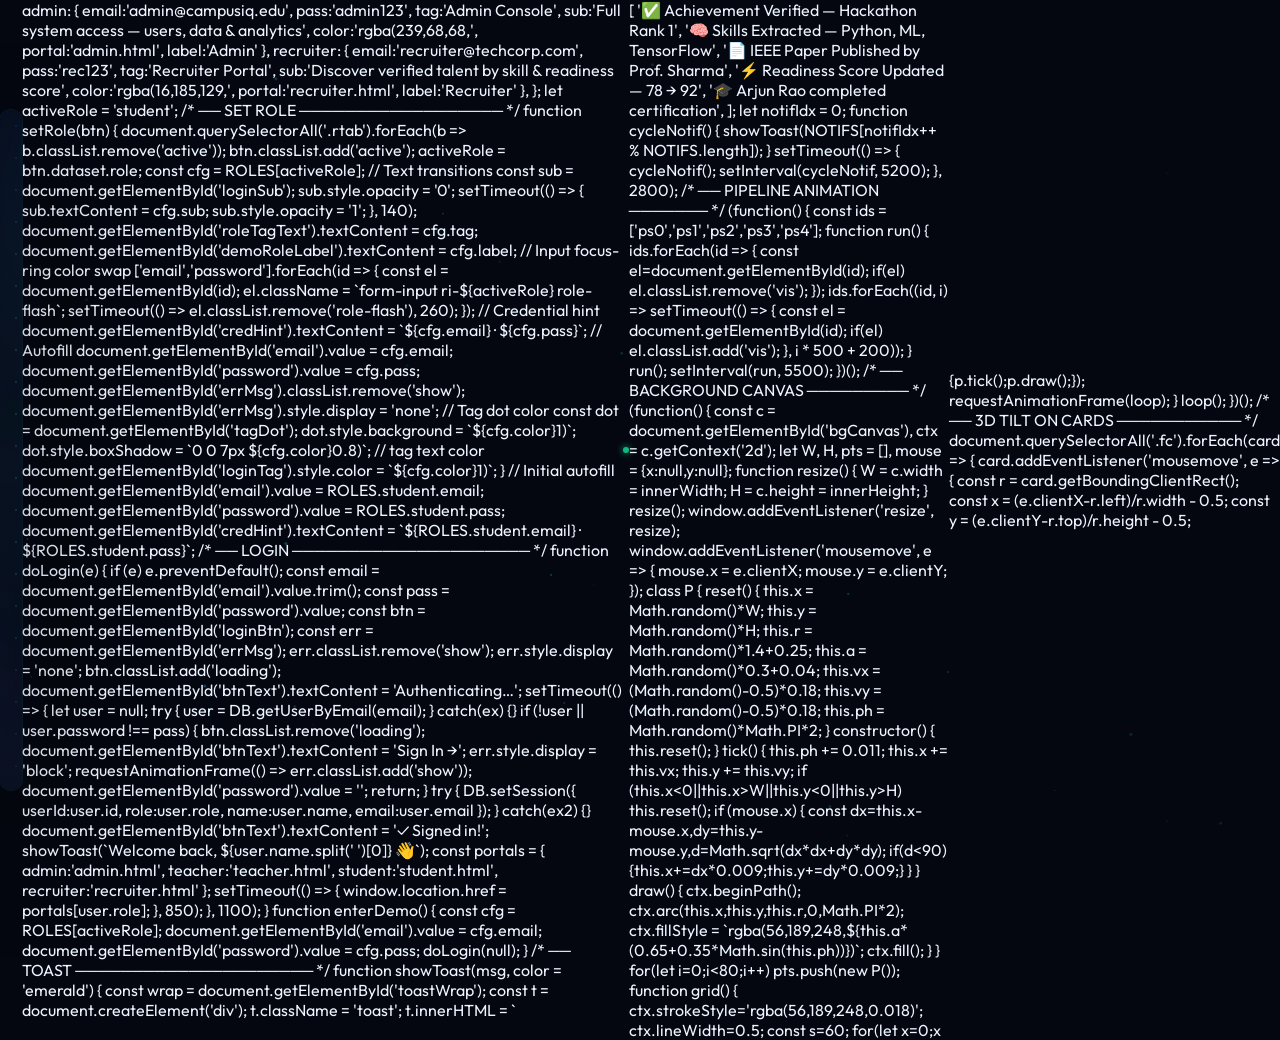
==== commit d91f74e7: "Add files via upload" ====
--- a/admin.html
+++ b/admin.html
@@ -27,6 +27,7 @@
     <div class="sb-item" data-page="achievements" onclick="nav(this)"><svg fill="none" stroke="currentColor" stroke-width="2" viewBox="0 0 24 24"><circle cx="12" cy="8" r="6"/><path d="M15.477 12.89L17 22l-5-3-5 3 1.523-9.11"/></svg>All Achievements</div>
     <div class="sb-item" data-page="academics" onclick="nav(this)"><svg fill="none" stroke="currentColor" stroke-width="2" viewBox="0 0 24 24"><path d="M14 2H6a2 2 0 00-2 2v16a2 2 0 002 2h12a2 2 0 002-2V8z"/><polyline points="14 2 14 8 20 8"/></svg>Academic Records</div>
     <div class="sb-item" data-page="research" onclick="nav(this)"><svg fill="none" stroke="currentColor" stroke-width="2" viewBox="0 0 24 24"><circle cx="11" cy="11" r="8"/><line x1="21" y1="21" x2="16.65" y2="16.65"/></svg>Research</div>
+    <div class="sb-item" data-page="importSheets" onclick="nav(this)"><svg fill="none" stroke="currentColor" stroke-width="2" viewBox="0 0 24 24"><path d="M12 2L2 7l10 5 10-5-10-5z"/><path d="M2 17l10 5 10-5"/><path d="M2 12l10 5 10-5"/></svg>Import Sheets</div>
     <div class="sb-section">System</div>
     <div class="sb-item" data-page="adduser" onclick="nav(this)"><svg fill="none" stroke="currentColor" stroke-width="2" viewBox="0 0 24 24"><path d="M16 21v-2a4 4 0 00-4-4H6a4 4 0 00-4 4v2"/><circle cx="9" cy="7" r="4"/><line x1="19" y1="8" x2="19" y2="14"/><line x1="22" y1="11" x2="16" y2="11"/></svg>Add User</div>
     <div class="sb-item" data-page="reset" onclick="nav(this)"><svg fill="none" stroke="currentColor" stroke-width="2" viewBox="0 0 24 24"><polyline points="1 4 1 10 7 10"/><path d="M3.51 15a9 9 0 102.13-9.36L1 10"/></svg>Reset Data</div>
@@ -77,7 +78,7 @@
 document.getElementById('tbAvatar').textContent=initials;
 function logout(){DB.clearSession();window.location.href='index.html';}
 function nav(el){document.querySelectorAll('.sb-item').forEach(i=>i.classList.remove('active'));el.classList.add('active');renderPage(el.dataset.page);}
-function renderPage(p){const m={overview:renderOverview,students:renderStudents,teachers:renderTeachers,recruiters:renderRecruiters,achievements:renderAchievements,academics:renderAcademics,research:renderResearch,adduser:renderAddUser,reset:renderReset};(m[p]||renderOverview)();}
+function renderPage(p){const m={overview:renderOverview,students:renderStudents,teachers:renderTeachers,recruiters:renderRecruiters,achievements:renderAchievements,academics:renderAcademics,research:renderResearch,adduser:renderAddUser,reset:renderReset,importSheets:renderImportSheets};(m[p]||renderOverview)();}
 renderPage('overview');
 function toast(msg,sub='',type='ok'){const w=document.getElementById('toast-wrap');const t=document.createElement('div');t.className=`toast ${type==='error'?'error':''}`;const ico=type==='ok'?'✅':type==='error'?'❌':'ℹ️';const ic=type==='ok'?'toast-ico-ok':type==='error'?'toast-ico-err':'toast-ico-info';t.innerHTML=`<div class="toast-ico ${ic}">${ico}</div><div><div class="toast-t">${msg}</div>${sub?`<div class="toast-s">${sub}</div>`:''}</div>`;w.appendChild(t);requestAnimationFrame(()=>requestAnimationFrame(()=>t.classList.add('in')));setTimeout(()=>{t.classList.add('out');setTimeout(()=>t.remove(),400);},4000);}
 function typeChip(t){const m={hackathon:'chip-cyan',ideathon:'chip-violet',certification:'chip-emerald',research:'chip-amber',competition:'chip-pink',project:'chip-cyan',internship:'chip-emerald',other:'chip-gray'};return`<span class="chip ${m[t]||'chip-gray'}">${t}</span>`;}
@@ -283,6 +284,163 @@
   ['uName','uEmail','uPass','uDept','uRoll','tDept','tSubjects'].forEach(i=>document.getElementById(i).value='');
   renderStudents();
 });
+
+// ══════════════════════════════════════════
+// GOOGLE SHEETS IMPORT
+// ══════════════════════════════════════════
+// ─ Replace with your actual public Google Sheet IDs ─
+const SHEETS_CFG = {
+  research:     'YOUR_RESEARCH_SHEET_ID',      // columns: title,journal,year,doi,status,co_authors
+  achievements: 'YOUR_ACHIEVEMENTS_SHEET_ID',  // columns: student_name,title,org,type,skills,date,desc
+};
+
+function renderImportSheets() {
+  document.getElementById('mainArea').innerHTML = `
+  <div class="page-hdr animate-in">
+    <div class="page-hdr-left"><h2>Import from Google Sheets</h2><p>Pull data from Google Forms responses linked to a public Sheet</p></div>
+  </div>
+  <div class="grid-2 animate-in anim-delay-1">
+
+    <div class="card">
+      <div class="card-title">📄 Research Publications</div>
+      <p class="text-sm text-muted" style="margin-bottom:0.9rem;line-height:1.65">
+        Sheet columns required: <code style="color:var(--cyan);font-size:0.7rem">title · journal · year · doi · status · co_authors</code>
+      </p>
+      <div class="form-group">
+        <label style="font-size:0.68rem;color:var(--muted);display:block;margin-bottom:0.3rem;text-transform:uppercase;letter-spacing:0.05em">Google Sheet ID</label>
+        <input class="form-control" id="rSheetId" placeholder="Paste Sheet ID here" value="${SHEETS_CFG.research}">
+      </div>
+      <button class="btn btn-primary w-full" id="btnImportR" onclick="importResearch()">⬇️ Import Research</button>
+      <div id="logR" style="margin-top:0.7rem;font-size:0.7rem;color:var(--muted);line-height:1.7;max-height:120px;overflow-y:auto"></div>
+    </div>
+
+    <div class="card">
+      <div class="card-title">🏆 Student Achievements</div>
+      <p class="text-sm text-muted" style="margin-bottom:0.9rem;line-height:1.65">
+        Sheet columns required: <code style="color:var(--cyan);font-size:0.7rem">student_name · title · org · type · skills · date · desc</code>
+      </p>
+      <div class="form-group">
+        <label style="font-size:0.68rem;color:var(--muted);display:block;margin-bottom:0.3rem;text-transform:uppercase;letter-spacing:0.05em">Google Sheet ID</label>
+        <input class="form-control" id="aSheetId" placeholder="Paste Sheet ID here" value="${SHEETS_CFG.achievements}">
+      </div>
+      <button class="btn btn-primary w-full" id="btnImportA" onclick="importAchievements()">⬇️ Import Achievements</button>
+      <div id="logA" style="margin-top:0.7rem;font-size:0.7rem;color:var(--muted);line-height:1.7;max-height:120px;overflow-y:auto"></div>
+    </div>
+
+  </div>
+  <div class="card mt-2 animate-in anim-delay-2">
+    <div class="card-title">📋 Setup Instructions</div>
+    <div style="font-size:0.78rem;color:var(--text2);line-height:1.9">
+      <b>1.</b> Create a Google Sheet. Row 1 = exact column headers listed above.<br>
+      <b>2.</b> File → Share → Anyone with the link → <b>Viewer</b>.<br>
+      <b>3.</b> Copy Sheet ID from URL: <code style="color:var(--cyan)">docs.google.com/spreadsheets/d/<b>SHEET_ID</b>/edit</code><br>
+      <b>4.</b> Paste Sheet ID above → click Import.<br>
+      <b>Note:</b> Uses <a href="https://opensheet.elk.sh" target="_blank" style="color:var(--cyan)">opensheet.elk.sh</a> — free proxy, no API key needed. Duplicate titles are skipped automatically.
+    </div>
+  </div>
+  `;
+}
+
+async function fetchSheet(sheetId) {
+  const url = `https://opensheet.elk.sh/${encodeURIComponent(sheetId)}/Sheet1`;
+  const res  = await fetch(url);
+  if (!res.ok) throw new Error(`HTTP ${res.status} — Is the Sheet ID correct and public?`);
+  return res.json();
+}
+
+function addLog(id, msg, type='info') {
+  const el = document.getElementById(id); if(!el) return;
+  const c = type==='ok'?'var(--emerald)':type==='error'?'var(--red)':'var(--muted)';
+  el.innerHTML += `<div style="color:${c}">• ${msg}</div>`;
+  el.scrollTop = el.scrollHeight;
+}
+
+async function importResearch() {
+  const sheetId = document.getElementById('rSheetId').value.trim();
+  const btn = document.getElementById('btnImportR');
+  if (!sheetId || sheetId.includes('YOUR_')) { toast('Enter a valid Sheet ID','','error'); return; }
+  document.getElementById('logR').innerHTML = '';
+  btn.textContent = '⏳ Fetching…'; btn.disabled = true;
+  try {
+    const rows = await fetchSheet(sheetId);
+    if (!rows.length) { addLog('logR','Sheet empty or headers missing','error'); return; }
+    const existing   = new Set(DB.getResearch().map(r=>r.title?.trim().toLowerCase()));
+    const teachers   = DB.getTeachers();
+    const defTeacher = teachers[0];
+    let added=0, skipped=0;
+    for (const row of rows) {
+      const title = (row.title||row.Title||'').trim();
+      if (!title) { skipped++; continue; }
+      if (existing.has(title.toLowerCase())) { addLog('logR',`Skipped (duplicate): ${title}`); skipped++; continue; }
+      DB.addResearch({
+        id: 'ri_'+Date.now()+'_'+Math.random().toString(36).slice(2,5),
+        teacherId:  defTeacher?.id||'t1',
+        title,
+        journal:    row.journal   ||row.Journal   ||'',
+        year:       parseInt(row.year||row.Year)||new Date().getFullYear(),
+        doi:        row.doi       ||row.DOI       ||'',
+        status:     (row.status   ||row.Status    ||'published').toLowerCase().replace(/\s+/,'_'),
+        coAuthors:  (row.co_authors||row['Co Authors']||'').split(',').map(s=>s.trim()).filter(Boolean),
+        citations:  parseInt(row.citations||0)||0,
+        importedAt: new Date().toISOString(),
+      });
+      existing.add(title.toLowerCase());
+      addLog('logR',`Added: ${title}`,'ok');
+      added++;
+    }
+    addLog('logR',`Done: ${added} added, ${skipped} skipped`, added>0?'ok':'info');
+    toast('Research imported',`${added} new records`);
+  } catch(err) {
+    addLog('logR','Error: '+err.message,'error');
+    toast('Import failed',err.message,'error');
+  }
+  btn.textContent='⬇️ Import Research'; btn.disabled=false;
+}
+
+async function importAchievements() {
+  const sheetId = document.getElementById('aSheetId').value.trim();
+  const btn = document.getElementById('btnImportA');
+  if (!sheetId || sheetId.includes('YOUR_')) { toast('Enter a valid Sheet ID','','error'); return; }
+  document.getElementById('logA').innerHTML = '';
+  btn.textContent = '⏳ Fetching…'; btn.disabled = true;
+  try {
+    const rows = await fetchSheet(sheetId);
+    if (!rows.length) { addLog('logA','Sheet empty or headers missing','error'); return; }
+    const existing  = new Set(DB.getAchievements().map(a=>a.title?.trim().toLowerCase()));
+    const students  = DB.getStudents();
+    let added=0, skipped=0;
+    for (const row of rows) {
+      const title = (row.title||row.Title||'').trim();
+      if (!title) { skipped++; continue; }
+      if (existing.has(title.toLowerCase())) { addLog('logA',`Skipped (duplicate): ${title}`); skipped++; continue; }
+      const sName   = (row.student_name||row['Student Name']||'').trim().toLowerCase();
+      const student = students.find(s=>s.name.toLowerCase()===sName)||students[0];
+      DB.addAchievement({
+        id: 'ai_'+Date.now()+'_'+Math.random().toString(36).slice(2,5),
+        studentId:  student?.id    ||'s1',
+        ownerId:    student?.userId||'u4',
+        title,
+        org:        row.org        ||row.Organisation||row.Organization||'',
+        type:       (row.type      ||row.Type        ||'other').toLowerCase(),
+        skills:     (row.skills    ||row.Skills      ||'').split(',').map(s=>s.trim()).filter(Boolean),
+        date:       row.date       ||row.Date        ||'',
+        desc:       row.desc       ||row.Description ||'',
+        status:     'pending',
+        verifiedBy: null,
+        importedAt: new Date().toISOString(),
+      });
+      existing.add(title.toLowerCase());
+      addLog('logA',`Added: ${title} → ${student?.name||'unmatched'}`,'ok');
+      added++;
+    }
+    addLog('logA',`Done: ${added} added, ${skipped} skipped`, added>0?'ok':'info');
+    toast('Achievements imported',`${added} new records`);
+  } catch(err) {
+    addLog('logA','Error: '+err.message,'error');
+    toast('Import failed',err.message,'error');
+  }
+  btn.textContent='⬇️ Import Achievements'; btn.disabled=false;
+}
 </script>
 </body>
 </html>
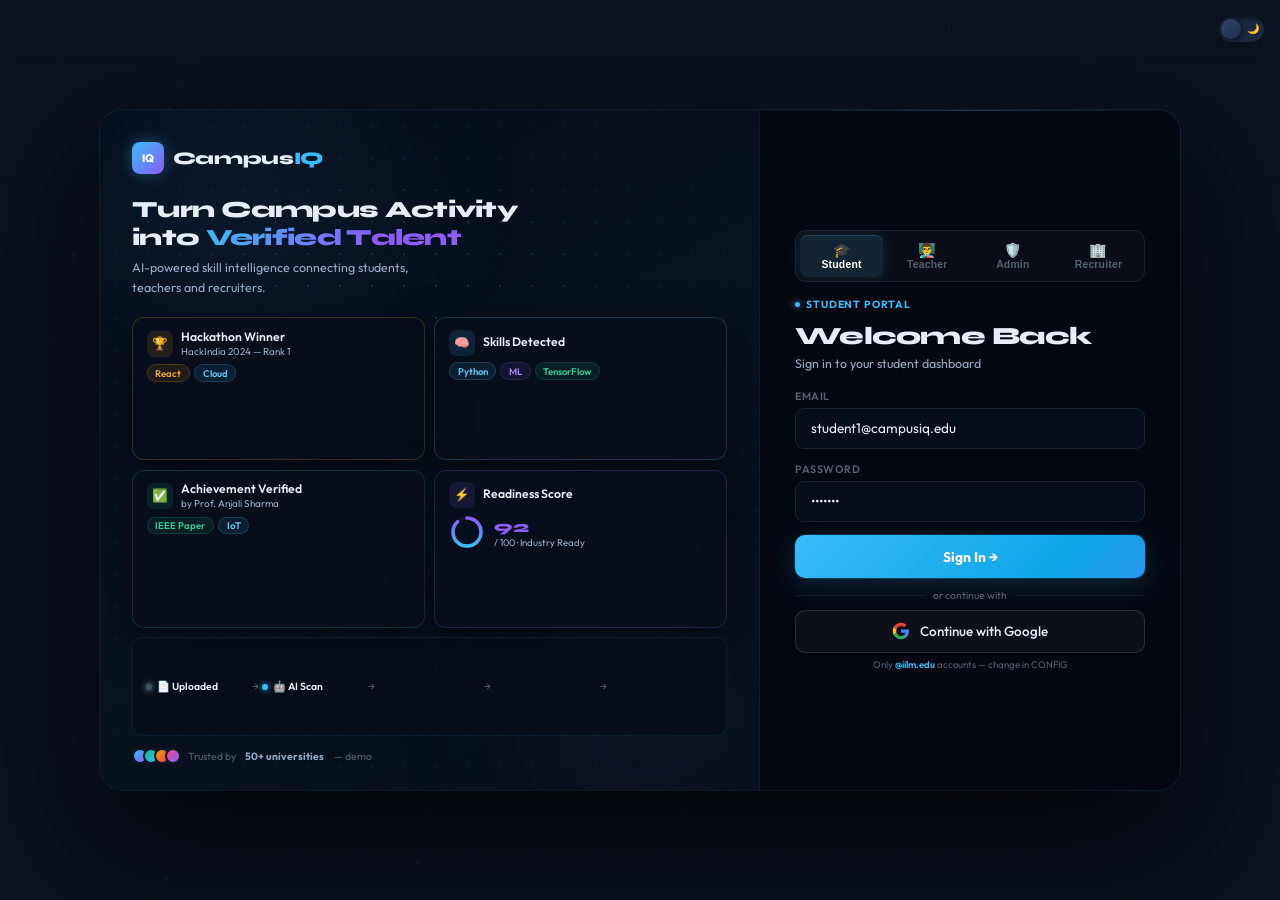
==== commit ec7a4a2c: "Add files via upload" ====
--- a/admin.html
+++ b/admin.html
@@ -3,7 +3,9 @@
 <head>
 <meta charset="UTF-8"><meta name="viewport" content="width=device-width,initial-scale=1.0">
 <title>CampusIQ — Admin Portal</title>
+<script src="theme.js"></script>
 <link rel="stylesheet" href="shared.css">
+<link rel="stylesheet" href="theme.css">
 </head>
 <body>
 <div id="toast-wrap"></div>
@@ -13,6 +15,7 @@
     <div class="tb-right">
       <span class="tb-badge badge-admin">System Admin</span>
       <div class="tb-user"><div class="avatar av-sm" id="tbAvatar" style="background:linear-gradient(135deg,#EF4444,#F97316)"></div><span id="tbName"></span></div>
+      <button id="theme-toggle" onclick="toggleTheme()" title="Toggle theme" aria-label="Toggle light/dark mode"></button></button>
       <button class="logout-btn" onclick="logout()">Sign Out</button>
     </div>
   </header>
--- a/theme.css
+++ b/theme.css
@@ -0,0 +1,559 @@
+/* ═══════════════════════════════════════════════════════════
+   CampusIQ — Theme v4
+   Fixed: toggle placement, light mode contrast, login page
+═══════════════════════════════════════════════════════════ */
+
+/* ─────────────────────────────────────────────────────────
+   1. DARK THEME TOKENS (default)
+───────────────────────────────────────────────────────── */
+:root {
+  --bg:              #0B1220;
+  --s1:              #111827;
+  --s2:              #18202F;
+  --s3:              #1E2A3D;
+  --border:          rgba(56,189,248,0.13);
+  --b2:              rgba(255,255,255,0.08);
+  --b3:              rgba(255,255,255,0.04);
+  --text:            #E6EDF7;
+  --text2:           #94ADCA;
+  --muted:           #526070;
+  --muted2:          #2C3A4A;
+  --card-bg:         #111827;
+  --topbar-bg:       rgba(11,18,32,0.94);
+  --sidebar-bg:      #0E1623;
+  --input-bg:        #0F1929;
+  --modal-bg-start:  #18202F;
+  --modal-bg-end:    #111827;
+  --modal-overlay:   rgba(3,8,18,0.82);
+  --select-opt-bg:   #18202F;
+  --shadow-sm:  0 1px 3px rgba(0,0,0,0.3);
+  --shadow-md:  0 4px 16px rgba(0,0,0,0.4);
+  --shadow-lg:  0 8px 32px rgba(0,0,0,0.45);
+  --radius:     10px;
+  --radius-lg:  14px;
+  --speed:      0.22s;
+}
+
+/* ─────────────────────────────────────────────────────────
+   2. LIGHT THEME TOKENS
+───────────────────────────────────────────────────────── */
+html[data-theme="light"] {
+  --bg:              #F0F4F8;
+  --s1:              #FFFFFF;
+  --s2:              #F1F5F9;
+  --s3:              #E2EAF3;
+  --border:          rgba(56,189,248,0.25);
+  --b2:              rgba(0,0,0,0.08);
+  --b3:              rgba(0,0,0,0.04);
+  --text:            #0F172A;
+  --text2:           #2D4A6A;
+  --muted:           #5A7A99;
+  --muted2:          #B8CCE0;
+  --card-bg:         #FFFFFF;
+  --topbar-bg:       rgba(255,255,255,0.96);
+  --sidebar-bg:      #F8FAFD;
+  --input-bg:        #F1F5F9;
+  --modal-bg-start:  #FFFFFF;
+  --modal-bg-end:    #F8FAFC;
+  --modal-overlay:   rgba(15,23,42,0.4);
+  --select-opt-bg:   #F1F5F9;
+  --shadow-sm:  0 1px 4px rgba(0,0,0,0.07), 0 0 0 1px rgba(0,0,0,0.04);
+  --shadow-md:  0 4px 16px rgba(0,0,0,0.09);
+  --shadow-lg:  0 8px 32px rgba(0,0,0,0.11);
+}
+
+/* ─────────────────────────────────────────────────────────
+   3. SMOOTH TRANSITIONS (selective — not on SVGs or animations)
+───────────────────────────────────────────────────────── */
+body, .topbar, .sidebar, .card, .stat-card,
+.modal-box, .btn, .form-control, .search-wrap,
+.sb-item, .tab, .chip, .toast, .skill-tag,
+thead th, td, .tb-brand, .tb-user,
+.page-hdr-left h2, .page-hdr-left p {
+  transition:
+    background-color var(--speed) ease,
+    border-color     var(--speed) ease,
+    color            var(--speed) ease,
+    box-shadow       var(--speed) ease;
+}
+.progress-fill { transition: width 1s cubic-bezier(0.4,0,0.2,1) !important; }
+
+/* ─────────────────────────────────────────────────────────
+   4. BASE
+───────────────────────────────────────────────────────── */
+body  { background: var(--bg); color: var(--text); }
+
+/* ─────────────────────────────────────────────────────────
+   5. LAYOUT — compact (52px topbar, 220px sidebar)
+───────────────────────────────────────────────────────── */
+.app-shell {
+  grid-template-columns: 220px 1fr;
+  grid-template-rows: 52px 1fr;
+}
+.topbar {
+  background: var(--topbar-bg);
+  border-bottom: 1px solid var(--b2);
+  padding: 0 1.25rem;
+  height: 52px;
+}
+.sidebar {
+  background: var(--sidebar-bg);
+  border-right: 1px solid var(--b2);
+  padding: 0.9rem 0.6rem;
+  top: 52px;
+  height: calc(100vh - 52px);
+}
+.main-area { padding: 1.4rem 1.75rem; }
+
+/* ─────────────────────────────────────────────────────────
+   6. TOPBAR ELEMENTS
+───────────────────────────────────────────────────────── */
+.tb-brand      { font-size: 1rem; color: var(--text); }
+.tb-brand-icon { width: 26px; height: 26px; border-radius: 6px; }
+.tb-right      { gap: 0.6rem; }
+.tb-badge      { padding: 0.18rem 0.55rem; font-size: 0.63rem; }
+.tb-user       { font-size: 0.78rem; color: var(--text2); }
+.tb-avatar     { width: 26px; height: 26px; font-size: 0.6rem; }
+.logout-btn    { padding: 0.24rem 0.7rem; font-size: 0.72rem; border-radius: 6px; }
+.notif-bell    { width: 28px; height: 28px; border-radius: 7px; }
+
+html[data-theme="light"] .tb-brand         { color: var(--text); }
+html[data-theme="light"] .tb-user          { color: var(--text2); }
+html[data-theme="light"] .notif-bell       { background: var(--b3); border-color: var(--b2); color: var(--muted); }
+html[data-theme="light"] .notif-bell:hover { color: var(--cyan); border-color: var(--border); }
+html[data-theme="light"] .logout-btn       { color: #B91C1C; background: rgba(239,68,68,0.08); border-color: rgba(239,68,68,0.2); }
+
+/* ─────────────────────────────────────────────────────────
+   7. THEME TOGGLE — lives INSIDE .tb-right (position:static)
+   NO position:fixed — that's what caused the overlap bug
+───────────────────────────────────────────────────────── */
+#theme-toggle {
+  /* Static in flow — part of topbar right section */
+  position: relative;
+  flex-shrink: 0;
+
+  width: 46px;
+  height: 26px;
+  border-radius: 100px;
+  border: none;
+  outline: none;
+  cursor: pointer;
+  padding: 0;
+
+  /* Dark: deep navy, inset shadow = pressed pill */
+  background: #1A2840;
+  box-shadow:
+    inset 2px 2px 5px rgba(0,0,0,0.6),
+    inset -1px -1px 3px rgba(255,255,255,0.05);
+
+  transition:
+    background 0.3s ease,
+    box-shadow 0.3s ease;
+}
+
+/* Knob — dark mode, left side */
+#theme-toggle::before {
+  content: '';
+  position: absolute;
+  left: 3px;
+  top: 50%;
+  transform: translateY(-50%);
+  width: 20px;
+  height: 20px;
+  border-radius: 50%;
+  background: linear-gradient(145deg, #2E4468, #1E304E);
+  box-shadow: 2px 2px 5px rgba(0,0,0,0.55), -1px -1px 3px rgba(255,255,255,0.06);
+  transition:
+    left 0.3s cubic-bezier(0.34,1.2,0.64,1),
+    background 0.3s ease,
+    box-shadow 0.3s ease;
+}
+
+/* Emoji icon — dark: moon on right */
+#theme-toggle::after {
+  content: '🌙';
+  position: absolute;
+  right: 5px;
+  top: 50%;
+  transform: translateY(-50%);
+  font-size: 10px;
+  line-height: 1;
+  pointer-events: none;
+  transition: opacity 0.2s;
+}
+
+/* Light state */
+html[data-theme="light"] #theme-toggle {
+  background: #C8DFFB;
+  box-shadow:
+    inset 2px 2px 5px rgba(0,0,0,0.1),
+    inset -1px -1px 4px rgba(255,255,255,0.9);
+}
+html[data-theme="light"] #theme-toggle::before {
+  left: 23px;
+  background: linear-gradient(145deg, #FEF08A, #FCD34D);
+  box-shadow: 2px 2px 5px rgba(0,0,0,0.15), -1px -1px 4px rgba(255,255,255,0.95);
+}
+html[data-theme="light"] #theme-toggle::after {
+  content: '☀️';
+  right: auto;
+  left: 5px;
+}
+
+#theme-toggle:focus-visible {
+  box-shadow:
+    inset 2px 2px 5px rgba(0,0,0,0.55),
+    0 0 0 3px rgba(56,189,248,0.4);
+}
+
+/* ─────────────────────────────────────────────────────────
+   8. SIDEBAR
+───────────────────────────────────────────────────────── */
+.sb-section {
+  font-size: 0.58rem; color: var(--muted2);
+  padding: 0.3rem 0.55rem;
+  margin-top: 0.85rem; margin-bottom: 0.18rem;
+}
+.sb-section:first-child { margin-top: 0; }
+.sb-item {
+  padding: 0.46rem 0.6rem; font-size: 0.775rem;
+  gap: 0.48rem; border-radius: 8px;
+  color: var(--muted); margin-bottom: 0.05rem;
+}
+.sb-item:hover  { background: var(--b3); color: var(--text2); }
+.sb-item.active { background: rgba(56,189,248,0.1); color: var(--cyan); font-weight: 600; }
+.sb-item svg    { width: 14px; height: 14px; }
+
+html[data-theme="light"] .sb-section  { color: #8AAABB; }
+html[data-theme="light"] .sb-item     { color: var(--muted); }
+html[data-theme="light"] .sb-item:hover  { background: rgba(0,0,0,0.04); color: var(--text); }
+html[data-theme="light"] .sb-item.active { background: rgba(56,189,248,0.12); color: #0284C7; }
+html[data-theme="light"] .sb-item.active::before { background: #0284C7; }
+
+/* ─────────────────────────────────────────────────────────
+   9. PAGE HEADER
+───────────────────────────────────────────────────────── */
+.page-hdr       { margin-bottom: 1.2rem; gap: 0.6rem; }
+.page-hdr-left h2 { font-size: 1.25rem; color: var(--text); letter-spacing: -0.025em; }
+.page-hdr-left p  { font-size: 0.775rem; color: var(--muted); margin-top: 0.18rem; }
+.page-actions     { gap: 0.45rem; }
+
+/* ─────────────────────────────────────────────────────────
+   10. CARDS
+───────────────────────────────────────────────────────── */
+.card {
+  background: var(--card-bg);
+  border: 1px solid var(--b2);
+  border-radius: var(--radius);
+  padding: 1rem;
+  box-shadow: var(--shadow-sm);
+}
+.card-sm    { padding: 0.75rem; }
+.card-title { font-size: 0.82rem; color: var(--text2); margin-bottom: 0.8rem; }
+
+.grid-2,.grid-3,.grid-4 { gap: 0.85rem; }
+
+/* ─────────────────────────────────────────────────────────
+   11. STAT CARDS
+───────────────────────────────────────────────────────── */
+.stat-card {
+  background: var(--card-bg);
+  border: 1px solid var(--b2);
+  border-radius: var(--radius);
+  padding: 0.9rem 1rem;
+  box-shadow: var(--shadow-sm);
+  transition: transform 0.2s, border-color 0.2s, box-shadow 0.2s;
+}
+.stat-card:hover { transform: translateY(-2px); border-color: rgba(56,189,248,0.22); box-shadow: var(--shadow-md); }
+.stat-label { font-size: 0.63rem; color: var(--muted); margin-bottom: 0.28rem; }
+.stat-val   { font-size: 1.6rem; line-height: 1.05; }
+.stat-sub   { font-size: 0.63rem; margin-top: 0.22rem; }
+.stat-icon  { width: 32px; height: 32px; font-size: 0.9rem; border-radius: 8px; }
+
+/* ─────────────────────────────────────────────────────────
+   12. BUTTONS
+───────────────────────────────────────────────────────── */
+.btn    { padding: 0.46rem 0.9rem; font-size: 0.78rem; border-radius: 8px; gap: 0.35rem; }
+.btn-sm { padding: 0.3rem 0.65rem; font-size: 0.72rem; }
+.btn-xs { padding: 0.17rem 0.45rem; font-size: 0.64rem; border-radius: 5px; }
+
+.btn-primary { background: linear-gradient(135deg,var(--cyan),var(--cyand)); color:#fff; box-shadow:0 1px 8px rgba(56,189,248,0.22); }
+.btn-primary:hover { filter:brightness(1.07); transform:translateY(-1px); box-shadow:0 3px 16px rgba(56,189,248,0.32); }
+
+html[data-theme="light"] .btn-secondary { background:rgba(0,0,0,0.05); color:var(--text2); border-color:rgba(0,0,0,0.1); }
+html[data-theme="light"] .btn-secondary:hover { background:rgba(0,0,0,0.09); color:var(--text); }
+
+/* ─────────────────────────────────────────────────────────
+   13. TABLE — zebra + hover
+───────────────────────────────────────────────────────── */
+thead th {
+  font-size: 0.61rem; padding: 0.4rem 0.7rem;
+  background: var(--b3); border-bottom: 1px solid var(--b2); color: var(--muted);
+}
+tbody tr               { border-bottom: 1px solid var(--b3); }
+tbody tr:nth-child(even) { background: var(--b3); }
+tbody tr:hover           { background: rgba(56,189,248,0.05) !important; }
+td                     { font-size: 0.75rem; padding: 0.5rem 0.7rem; color: var(--text2); }
+td strong              { color: var(--text); }
+
+html[data-theme="light"] thead th       { background: #F8FAFC; color: #5A7A99; }
+html[data-theme="light"] tbody tr:nth-child(even) { background: rgba(0,0,0,0.02); }
+html[data-theme="light"] tbody tr:hover { background: rgba(56,189,248,0.06) !important; }
+html[data-theme="light"] td             { color: var(--text2); }
+html[data-theme="light"] td strong      { color: var(--text); }
+
+/* ─────────────────────────────────────────────────────────
+   14. FORMS
+───────────────────────────────────────────────────────── */
+.form-group       { margin-bottom: 0.85rem; }
+.form-group label { font-size: 0.67rem; color: var(--muted); margin-bottom: 0.28rem; }
+.form-control {
+  background: var(--input-bg); border-color: var(--b2); color: var(--text);
+  border-radius: 8px; padding: 0.58rem 0.85rem; font-size: 0.82rem;
+}
+.form-control:focus { border-color: rgba(56,189,248,0.42); box-shadow: 0 0 0 3px rgba(56,189,248,0.09); }
+.form-control::placeholder { color: var(--muted); }
+select.form-control option  { background: var(--select-opt-bg); color: var(--text); }
+.form-row-2,.form-row-3     { gap: 0.6rem; }
+
+html[data-theme="light"] .form-control             { background: #F8FAFC; border-color: rgba(0,0,0,0.12); color: var(--text); }
+html[data-theme="light"] .form-control::placeholder { color: #8AAABB; }
+html[data-theme="light"] .form-group label         { color: var(--muted); }
+
+/* ─────────────────────────────────────────────────────────
+   15. MODAL
+───────────────────────────────────────────────────────── */
+.modal-overlay { background: var(--modal-overlay); }
+.modal-box {
+  background: linear-gradient(160deg, var(--modal-bg-start), var(--modal-bg-end));
+  border-color: var(--b2); border-radius: var(--radius-lg);
+  padding: 1.5rem; box-shadow: var(--shadow-lg);
+}
+.modal-hdr   { margin-bottom: 1.1rem; }
+.modal-title { font-size: 0.95rem; color: var(--text); }
+.modal-close { width:24px; height:24px; font-size:0.78rem; border-radius:6px; background:var(--b3); border-color:var(--b2); color:var(--muted); }
+.modal-close:hover { background: var(--b2); color: var(--text); }
+
+/* ─────────────────────────────────────────────────────────
+   16. TOAST
+───────────────────────────────────────────────────────── */
+#toast-wrap { top:62px; right:14px; gap:0.4rem; }
+.toast {
+  background: var(--card-bg); border-color: rgba(16,185,129,0.28);
+  border-radius: 10px; padding: 0.65rem 0.85rem;
+  min-width: 230px; max-width: 290px; box-shadow: var(--shadow-lg);
+}
+.toast.error { border-color: rgba(239,68,68,0.28); }
+.toast-ico { width:27px; height:27px; font-size:0.82rem; border-radius:7px; }
+.toast-t   { font-size:0.74rem; color:var(--text); }
+.toast-s   { font-size:0.62rem; color:var(--muted); }
+
+/* ─────────────────────────────────────────────────────────
+   17. CHIPS + STATUS + SKILL TAGS
+───────────────────────────────────────────────────────── */
+.chip      { padding: 0.13rem 0.46rem; font-size: 0.61rem; }
+.skill-tag { padding: 0.16rem 0.52rem; font-size: 0.62rem; }
+
+/* Light mode — all chip/badge text must be dark enough to read on white */
+html[data-theme="light"] .chip-cyan    { background:rgba(56,189,248,0.12); color:#0284C7; border-color:rgba(56,189,248,0.3); }
+html[data-theme="light"] .chip-violet  { background:rgba(139,92,246,0.1);  color:#6D28D9; border-color:rgba(139,92,246,0.3); }
+html[data-theme="light"] .chip-emerald { background:rgba(16,185,129,0.1);  color:#047857; border-color:rgba(16,185,129,0.3); }
+html[data-theme="light"] .chip-amber   { background:rgba(245,158,11,0.1);  color:#92400E; border-color:rgba(245,158,11,0.3); }
+html[data-theme="light"] .chip-red     { background:rgba(239,68,68,0.1);   color:#B91C1C; border-color:rgba(239,68,68,0.3);  }
+html[data-theme="light"] .chip-gray    { background:rgba(0,0,0,0.06); color:var(--muted); border-color:rgba(0,0,0,0.12); }
+
+html[data-theme="light"] .skill-tag          { background:rgba(56,189,248,0.1);  color:#0369A1; border-color:rgba(56,189,248,0.25); }
+html[data-theme="light"] .skill-tag.violet   { background:rgba(139,92,246,0.08); color:#5B21B6; border-color:rgba(139,92,246,0.25); }
+html[data-theme="light"] .skill-tag.emerald  { background:rgba(16,185,129,0.08); color:#065F46; border-color:rgba(16,185,129,0.25); }
+html[data-theme="light"] .skill-tag.amber    { background:rgba(245,158,11,0.08); color:#78350F; border-color:rgba(245,158,11,0.25); }
+
+html[data-theme="light"] .status-verified { background:rgba(16,185,129,0.1);  color:#065F46; border-color:rgba(16,185,129,0.3); }
+html[data-theme="light"] .status-pending  { background:rgba(245,158,11,0.1);  color:#78350F; border-color:rgba(245,158,11,0.3); }
+html[data-theme="light"] .status-rejected { background:rgba(239,68,68,0.1);   color:#B91C1C; border-color:rgba(239,68,68,0.3);  }
+html[data-theme="light"] .status-review   { background:rgba(139,92,246,0.1);  color:#5B21B6; border-color:rgba(139,92,246,0.3); }
+
+html[data-theme="light"] .badge-student   { background:rgba(56,189,248,0.12);  color:#0284C7; border-color:rgba(56,189,248,0.3);  }
+html[data-theme="light"] .badge-teacher   { background:rgba(139,92,246,0.12); color:#6D28D9; border-color:rgba(139,92,246,0.3); }
+html[data-theme="light"] .badge-admin     { background:rgba(239,68,68,0.1);   color:#B91C1C; border-color:rgba(239,68,68,0.3);  }
+html[data-theme="light"] .badge-recruiter { background:rgba(16,185,129,0.1);  color:#047857; border-color:rgba(16,185,129,0.3); }
+
+/* ─────────────────────────────────────────────────────────
+   18. TABS + SEARCH
+───────────────────────────────────────────────────────── */
+.tabs         { background:var(--b3); border-color:var(--b2); padding:0.22rem; }
+.tab          { font-size:0.74rem; padding:0.32rem 0.85rem; color:var(--muted); }
+.tab.on       { background:rgba(56,189,248,0.12); color:var(--cyan); font-weight:600; }
+.tab:hover:not(.on) { color:var(--text2); }
+
+html[data-theme="light"] .tabs { background:#F1F5F9; border-color:rgba(0,0,0,0.08); }
+html[data-theme="light"] .tab  { color:#5A7A99; }
+html[data-theme="light"] .tab.on { color:#0284C7; }
+html[data-theme="light"] .tab:hover:not(.on) { color:var(--text); }
+
+.search-wrap { background:var(--input-bg); border-color:var(--b2); padding:0.4rem 0.7rem; }
+.search-wrap:focus-within { border-color:rgba(56,189,248,0.35); box-shadow:0 0 0 3px rgba(56,189,248,0.08); }
+.search-wrap input { font-size:0.78rem; color:var(--text); }
+html[data-theme="light"] .search-wrap { background:#F8FAFC; border-color:rgba(0,0,0,0.1); }
+html[data-theme="light"] .search-wrap input { color:var(--text); }
+
+/* ─────────────────────────────────────────────────────────
+   19. PROGRESS / MISC UTILITIES
+───────────────────────────────────────────────────────── */
+.progress-wrap { height: 5px; background: var(--b2); }
+.divider       { margin: 0.75rem 0; background: var(--b2); }
+.empty-state   { padding: 2.5rem; font-size: 0.8rem; color: var(--muted); }
+.text-sm { font-size: 0.74rem; }
+.text-xs { font-size: 0.65rem; }
+.mt-1{margin-top:0.4rem;} .mt-2{margin-top:0.85rem;} .mt-3{margin-top:1.3rem;}
+.mb-1{margin-bottom:0.4rem;} .mb-2{margin-bottom:0.85rem;}
+
+html[data-theme="light"] .text-muted { color: var(--muted); }
+html[data-theme="light"] .progress-wrap { background: rgba(0,0,0,0.08); }
+
+/* ─────────────────────────────────────────────────────────
+   20. HEATMAP
+───────────────────────────────────────────────────────── */
+html[data-theme="light"] .h0 { background: rgba(0,0,0,0.06); }
+
+/* ─────────────────────────────────────────────────────────
+   21. SCROLLBAR
+───────────────────────────────────────────────────────── */
+::-webkit-scrollbar { width:4px; height:4px; }
+::-webkit-scrollbar-track { background: transparent; }
+::-webkit-scrollbar-thumb { background: var(--muted2); border-radius:4px; }
+::-webkit-scrollbar-thumb:hover { background: var(--muted); }
+
+/* ─────────────────────────────────────────────────────────
+   22. RING CHART
+───────────────────────────────────────────────────────── */
+html[data-theme="light"] .ring-val { color: var(--cyan); }
+html[data-theme="light"] .ring-lbl { color: var(--muted); }
+
+/* ─────────────────────────────────────────────────────────
+   23. LOGIN PAGE (index.html) — light mode overrides
+   The login page has inline styles with hardcoded dark vars,
+   so we override at the html level here.
+───────────────────────────────────────────────────────── */
+
+/* Login page overall background */
+html[data-theme="light"] body.login-page {
+  background: #E8EFF8;
+}
+
+/* The main login card — right panel */
+html[data-theme="light"] .right {
+  background: #FFFFFF !important;
+}
+html[data-theme="light"] .login-h1  { color: #0F172A !important; }
+html[data-theme="light"] .login-sub { color: #334E68 !important; }
+html[data-theme="light"] .login-tag { color: var(--cyan) !important; }
+
+/* Role tabs in light */
+html[data-theme="light"] .role-tabs {
+  background: #F1F5F9 !important;
+  border-color: rgba(0,0,0,0.09) !important;
+}
+html[data-theme="light"] .rtab       { color: #64748B !important; }
+html[data-theme="light"] .rtab:hover { color: #0F172A !important; }
+
+/* Form inputs in login page */
+html[data-theme="light"] .form-input {
+  background: #F1F5F9 !important;
+  border-color: rgba(0,0,0,0.12) !important;
+  color: #0F172A !important;
+}
+html[data-theme="light"] .form-input::placeholder { color: #8AAABB !important; }
+html[data-theme="light"] .form-input:focus {
+  background: #FFFFFF !important;
+  border-color: rgba(56,189,248,0.5) !important;
+  box-shadow: 0 0 0 3px rgba(56,189,248,0.12) !important;
+}
+html[data-theme="light"] .form-label { color: #5A7A99 !important; }
+
+/* Left panel in light — soft blue-gray */
+html[data-theme="light"] .left {
+  background: linear-gradient(150deg,#E2EBF5,#D8E6F2,#DDE9F4) !important;
+}
+html[data-theme="light"] .left-headline       { color: #0F172A !important; }
+html[data-theme="light"] .left-sub            { color: #334E68 !important; }
+html[data-theme="light"] .left-trust          { color: #5A7A99 !important; }
+
+/* Floating cards in light mode */
+html[data-theme="light"] .fc {
+  background: rgba(255,255,255,0.9) !important;
+  border-color: rgba(0,0,0,0.1) !important;
+  box-shadow: 0 4px 20px rgba(0,0,0,0.1) !important;
+}
+html[data-theme="light"] .fc-title  { color: #0F172A !important; }
+html[data-theme="light"] .fc-sub    { color: #334E68 !important; }
+html[data-theme="light"] .pipeline-row {
+  background: rgba(255,255,255,0.7) !important;
+  border-color: rgba(56,189,248,0.2) !important;
+}
+html[data-theme="light"] .ps-text  { color: #334E68 !important; }
+html[data-theme="light"] .ps-text strong { color: #0F172A !important; }
+
+/* Google / demo buttons on login */
+html[data-theme="light"] .btn-google {
+  background: rgba(0,0,0,0.04) !important;
+  border-color: rgba(0,0,0,0.12) !important;
+  color: #0F172A !important;
+}
+html[data-theme="light"] .oauth-sep    { color: #5A7A99 !important; }
+html[data-theme="light"] .domain-note  { color: #5A7A99 !important; }
+
+/* Error message */
+html[data-theme="light"] .err-msg.show { background: rgba(239,68,68,0.08); color: #B91C1C; border-color: rgba(239,68,68,0.25); }
+
+/* ─────────────────────────────────────────────────────────
+   24. LIGHT MODE — MISC inline-style text fixes
+   Many portals use style="color:var(--text2)" etc — those
+   already work. Fix cases using raw colors that won't adapt.
+───────────────────────────────────────────────────────── */
+html[data-theme="light"] .text-muted,
+html[data-theme="light"] [class*="text-muted"] { color: var(--muted) !important; }
+
+html[data-theme="light"] code {
+  background: rgba(0,0,0,0.06);
+  color: #0369A1;
+  padding: 0.1em 0.4em;
+  border-radius: 4px;
+}
+
+/* ─────────────────────────────────────────────────────────
+   25. RESPONSIVE
+───────────────────────────────────────────────────────── */
+@media(max-width:900px) {
+  .app-shell  { grid-template-columns: 1fr; }
+  .sidebar    { display: none; }
+  .main-area  { padding: 1rem; }
+  .grid-4     { grid-template-columns: repeat(2,1fr); }
+  .grid-3     { grid-template-columns: repeat(2,1fr); }
+}
+@media(max-width:600px) {
+  .grid-2,.grid-3,.grid-4   { grid-template-columns: 1fr; }
+  .form-row-2,.form-row-3   { grid-template-columns: 1fr; }
+}
+
+/* ─────────────────────────────────────────────────────────
+   26. LOGIN PAGE TOGGLE — fixed top-right (no topbar here)
+───────────────────────────────────────────────────────── */
+body.login-page #theme-toggle {
+  position: fixed;
+  top: 16px;
+  right: 16px;
+  z-index: 10;  /* above canvas (z:0) and below .page (z:1) ... wait page is z:1 */
+}
+
+/* Actually on login page, toggle should be above .page */
+body.login-page #theme-toggle {
+  z-index: 100;
+}
+
+/* Portal toggle — must NOT be fixed, it lives in .tb-right flex row */
+body:not(.login-page) #theme-toggle {
+  position: relative;
+  top: auto;
+  right: auto;
+  z-index: auto;
+}
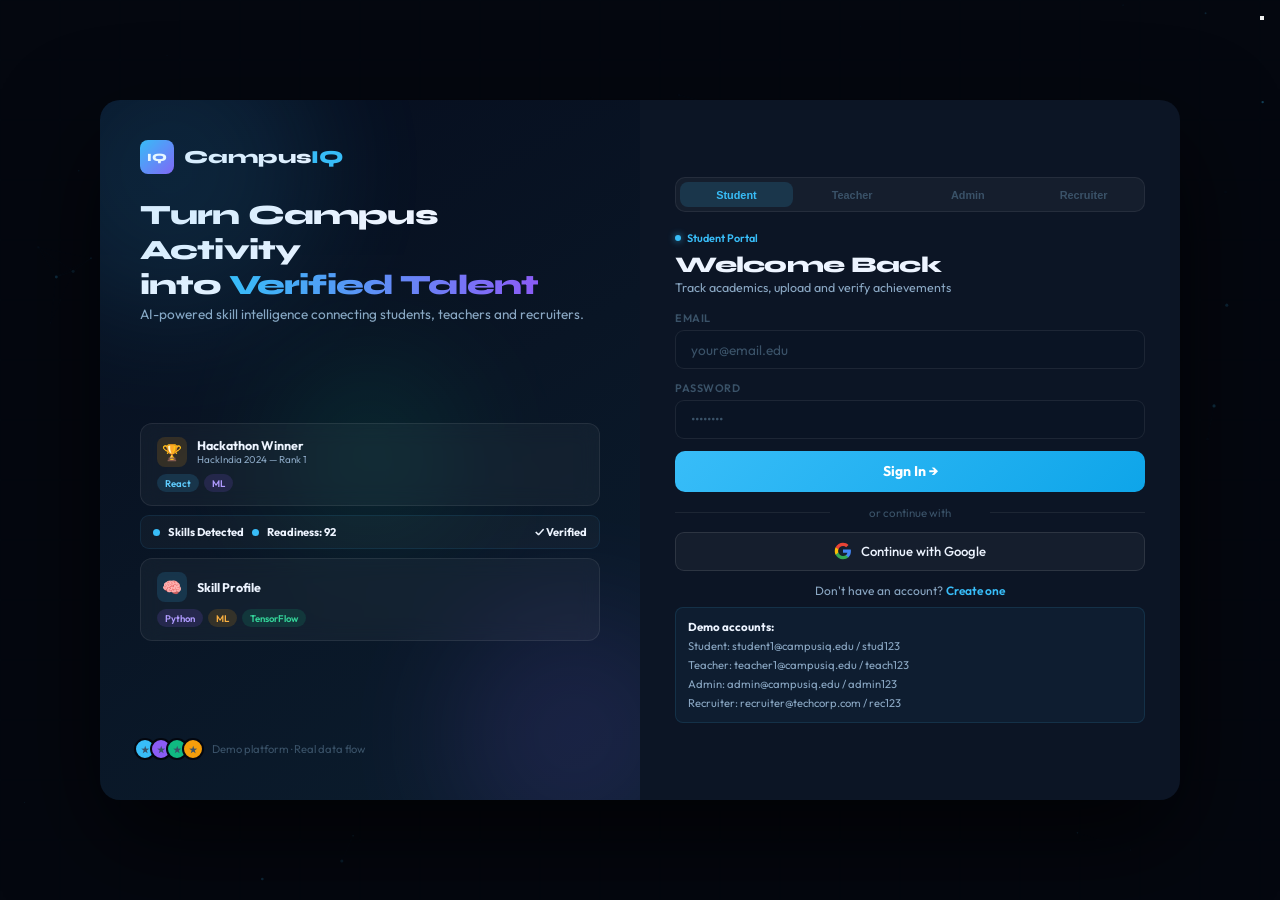
==== commit 32782630: "Add files via upload" ====
--- a/admin.html
+++ b/admin.html
@@ -11,439 +11,420 @@
 <div id="toast-wrap"></div>
 <div class="app-shell">
   <header class="topbar">
-    <div class="tb-brand"><div class="tb-brand-icon">IQ</div>Campus<em style="color:var(--cyan);font-style:normal;font-family:var(--font-h)">IQ</em><span style="font-size:0.65rem;color:var(--red);background:rgba(239,68,68,0.1);border:1px solid rgba(239,68,68,0.2);padding:0.15rem 0.5rem;border-radius:4px;margin-left:0.3rem;font-weight:700">ADMIN</span></div>
+    <div class="tb-brand"><div class="tb-brand-icon">IQ</div>Campus<em style="color:var(--cyan);font-style:normal;font-family:var(--font-h)">IQ</em><span style="font-size:0.6rem;color:var(--red);background:rgba(239,68,68,0.1);border:1px solid rgba(239,68,68,0.2);padding:0.12rem 0.45rem;border-radius:4px;margin-left:0.3rem;font-weight:700">ADMIN</span></div>
     <div class="tb-right">
       <span class="tb-badge badge-admin">System Admin</span>
       <div class="tb-user"><div class="avatar av-sm" id="tbAvatar" style="background:linear-gradient(135deg,#EF4444,#F97316)"></div><span id="tbName"></span></div>
-      <button id="theme-toggle" onclick="toggleTheme()" title="Toggle theme" aria-label="Toggle light/dark mode"></button></button>
-      <button class="logout-btn" onclick="logout()">Sign Out</button>
+      <button id="theme-toggle" onclick="toggleTheme()" title="Toggle theme" aria-label="Toggle light/dark"></button>
+      <button class="logout-btn" id="logoutBtn">Sign Out</button>
     </div>
   </header>
   <aside class="sidebar">
     <div class="sb-section">Overview</div>
-    <div class="sb-item active" data-page="overview" onclick="nav(this)"><svg fill="none" stroke="currentColor" stroke-width="2" viewBox="0 0 24 24"><rect x="3" y="3" width="7" height="7"/><rect x="14" y="3" width="7" height="7"/><rect x="3" y="14" width="7" height="7"/><rect x="14" y="14" width="7" height="7"/></svg>Dashboard</div>
+    <div class="sb-item active" data-page="overview"><svg fill="none" stroke="currentColor" stroke-width="2" viewBox="0 0 24 24"><rect x="3" y="3" width="7" height="7"/><rect x="14" y="3" width="7" height="7"/><rect x="3" y="14" width="7" height="7"/><rect x="14" y="14" width="7" height="7"/></svg>Dashboard</div>
     <div class="sb-section">Users</div>
-    <div class="sb-item" data-page="students" onclick="nav(this)"><svg fill="none" stroke="currentColor" stroke-width="2" viewBox="0 0 24 24"><path d="M17 21v-2a4 4 0 00-4-4H5a4 4 0 00-4 4v2"/><circle cx="9" cy="7" r="4"/></svg>Students</div>
-    <div class="sb-item" data-page="teachers" onclick="nav(this)"><svg fill="none" stroke="currentColor" stroke-width="2" viewBox="0 0 24 24"><path d="M20 21v-2a4 4 0 00-4-4H8a4 4 0 00-4 4v2"/><circle cx="12" cy="7" r="4"/></svg>Teachers</div>
-    <div class="sb-item" data-page="recruiters" onclick="nav(this)"><svg fill="none" stroke="currentColor" stroke-width="2" viewBox="0 0 24 24"><rect x="2" y="7" width="20" height="14" rx="2"/><path d="M16 7V5a2 2 0 00-2-2h-4a2 2 0 00-2 2v2"/></svg>Recruiters</div>
+    <div class="sb-item" data-page="students"><svg fill="none" stroke="currentColor" stroke-width="2" viewBox="0 0 24 24"><path d="M17 21v-2a4 4 0 00-4-4H5a4 4 0 00-4 4v2"/><circle cx="9" cy="7" r="4"/></svg>Students</div>
+    <div class="sb-item" data-page="teachers"><svg fill="none" stroke="currentColor" stroke-width="2" viewBox="0 0 24 24"><path d="M20 21v-2a4 4 0 00-4-4H8a4 4 0 00-4 4v2"/><circle cx="12" cy="7" r="4"/></svg>Teachers</div>
+    <div class="sb-item" data-page="recruiters"><svg fill="none" stroke="currentColor" stroke-width="2" viewBox="0 0 24 24"><rect x="2" y="7" width="20" height="14" rx="2"/><path d="M16 7V5a2 2 0 00-2-2h-4a2 2 0 00-2 2v2"/></svg>Recruiters</div>
     <div class="sb-section">Content</div>
-    <div class="sb-item" data-page="achievements" onclick="nav(this)"><svg fill="none" stroke="currentColor" stroke-width="2" viewBox="0 0 24 24"><circle cx="12" cy="8" r="6"/><path d="M15.477 12.89L17 22l-5-3-5 3 1.523-9.11"/></svg>All Achievements</div>
-    <div class="sb-item" data-page="academics" onclick="nav(this)"><svg fill="none" stroke="currentColor" stroke-width="2" viewBox="0 0 24 24"><path d="M14 2H6a2 2 0 00-2 2v16a2 2 0 002 2h12a2 2 0 002-2V8z"/><polyline points="14 2 14 8 20 8"/></svg>Academic Records</div>
-    <div class="sb-item" data-page="research" onclick="nav(this)"><svg fill="none" stroke="currentColor" stroke-width="2" viewBox="0 0 24 24"><circle cx="11" cy="11" r="8"/><line x1="21" y1="21" x2="16.65" y2="16.65"/></svg>Research</div>
-    <div class="sb-item" data-page="importSheets" onclick="nav(this)"><svg fill="none" stroke="currentColor" stroke-width="2" viewBox="0 0 24 24"><path d="M12 2L2 7l10 5 10-5-10-5z"/><path d="M2 17l10 5 10-5"/><path d="M2 12l10 5 10-5"/></svg>Import Sheets</div>
+    <div class="sb-item" data-page="achievements"><svg fill="none" stroke="currentColor" stroke-width="2" viewBox="0 0 24 24"><circle cx="12" cy="8" r="6"/><path d="M15.477 12.89L17 22l-5-3-5 3 1.523-9.11"/></svg>All Achievements</div>
+    <div class="sb-item" data-page="research"><svg fill="none" stroke="currentColor" stroke-width="2" viewBox="0 0 24 24"><circle cx="11" cy="11" r="8"/><line x1="21" y1="21" x2="16.65" y2="16.65"/></svg>Research</div>
     <div class="sb-section">System</div>
-    <div class="sb-item" data-page="adduser" onclick="nav(this)"><svg fill="none" stroke="currentColor" stroke-width="2" viewBox="0 0 24 24"><path d="M16 21v-2a4 4 0 00-4-4H6a4 4 0 00-4 4v2"/><circle cx="9" cy="7" r="4"/><line x1="19" y1="8" x2="19" y2="14"/><line x1="22" y1="11" x2="16" y2="11"/></svg>Add User</div>
-    <div class="sb-item" data-page="reset" onclick="nav(this)"><svg fill="none" stroke="currentColor" stroke-width="2" viewBox="0 0 24 24"><polyline points="1 4 1 10 7 10"/><path d="M3.51 15a9 9 0 102.13-9.36L1 10"/></svg>Reset Data</div>
+    <div class="sb-item" data-page="adduser"><svg fill="none" stroke="currentColor" stroke-width="2" viewBox="0 0 24 24"><path d="M16 21v-2a4 4 0 00-4-4H6a4 4 0 00-4 4v2"/><circle cx="9" cy="7" r="4"/><line x1="19" y1="8" x2="19" y2="14"/><line x1="22" y1="11" x2="16" y2="11"/></svg>Add User</div>
+    <div class="sb-item" data-page="reset"><svg fill="none" stroke="currentColor" stroke-width="2" viewBox="0 0 24 24"><polyline points="1 4 1 10 7 10"/><path d="M3.51 15a9 9 0 102.13-9.36L1 10"/></svg>Reset Data</div>
   </aside>
   <main class="main-area" id="mainArea"></main>
 </div>
 
-<!-- ADD USER MODAL -->
-<div class="modal-overlay" id="userModal">
-  <div class="modal-box">
-    <div class="modal-hdr"><span class="modal-title">👤 Add New User</span><button class="modal-close" onclick="document.getElementById('userModal').classList.remove('open')">✕</button></div>
-    <div class="form-row-2">
-      <div class="form-group"><label>Full Name</label><input class="form-control" id="uName" placeholder="Dr. / Prof. / Student name"></div>
-      <div class="form-group"><label>Email</label><input class="form-control" id="uEmail" type="email" placeholder="user@campusiq.edu"></div>
-    </div>
-    <div class="form-row-2">
-      <div class="form-group"><label>Password</label><input class="form-control" id="uPass" type="password" placeholder="Minimum 6 chars"></div>
-      <div class="form-group"><label>Role</label>
-        <select class="form-control" id="uRole" onchange="toggleRoleFields()">
-          <option value="student">Student</option><option value="teacher">Teacher</option><option value="recruiter">Recruiter</option>
-        </select>
-      </div>
-    </div>
-    <div id="studentFields">
-      <div class="form-row-3">
-        <div class="form-group"><label>Department</label><input class="form-control" id="uDept" placeholder="CSE"></div>
-        <div class="form-group"><label>Year</label><input class="form-control" type="number" id="uYear" min="1" max="5" placeholder="1-5"></div>
-        <div class="form-group"><label>Roll No.</label><input class="form-control" id="uRoll" placeholder="CS21001"></div>
-      </div>
-    </div>
-    <div id="teacherFields" style="display:none">
-      <div class="form-row-2">
-        <div class="form-group"><label>Department</label><input class="form-control" id="tDept" placeholder="Computer Science"></div>
-        <div class="form-group"><label>Subjects (comma sep.)</label><input class="form-control" id="tSubjects" placeholder="ML, Python, DSA"></div>
-      </div>
-    </div>
-    <button class="btn btn-primary w-full" id="saveUserBtn" style="margin-top:0.5rem">Create User</button>
-  </div>
-</div>
-
-<script src="data.js"></script>
+<script src="db.js"></script>
+<script src="utils.js"></script>
+<script src="auth.js"></script>
 <script>
+'use strict';
 seedIfEmpty();
-const session = DB.getSession();
-if(!session||session.role!=='admin'){window.location.href='index.html';}
-const initials=session.name.split(' ').map(w=>w[0]).join('').slice(0,2).toUpperCase();
-document.getElementById('tbName').textContent=session.name;
-document.getElementById('tbAvatar').textContent=initials;
-function logout(){DB.clearSession();window.location.href='index.html';}
-function nav(el){document.querySelectorAll('.sb-item').forEach(i=>i.classList.remove('active'));el.classList.add('active');renderPage(el.dataset.page);}
-function renderPage(p){const m={overview:renderOverview,students:renderStudents,teachers:renderTeachers,recruiters:renderRecruiters,achievements:renderAchievements,academics:renderAcademics,research:renderResearch,adduser:renderAddUser,reset:renderReset,importSheets:renderImportSheets};(m[p]||renderOverview)();}
-renderPage('overview');
-function toast(msg,sub='',type='ok'){const w=document.getElementById('toast-wrap');const t=document.createElement('div');t.className=`toast ${type==='error'?'error':''}`;const ico=type==='ok'?'✅':type==='error'?'❌':'ℹ️';const ic=type==='ok'?'toast-ico-ok':type==='error'?'toast-ico-err':'toast-ico-info';t.innerHTML=`<div class="toast-ico ${ic}">${ico}</div><div><div class="toast-t">${msg}</div>${sub?`<div class="toast-s">${sub}</div>`:''}</div>`;w.appendChild(t);requestAnimationFrame(()=>requestAnimationFrame(()=>t.classList.add('in')));setTimeout(()=>{t.classList.add('out');setTimeout(()=>t.remove(),400);},4000);}
-function typeChip(t){const m={hackathon:'chip-cyan',ideathon:'chip-violet',certification:'chip-emerald',research:'chip-amber',competition:'chip-pink',project:'chip-cyan',internship:'chip-emerald',other:'chip-gray'};return`<span class="chip ${m[t]||'chip-gray'}">${t}</span>`;}
-
-// ══════════════════════════════════════════
+const session = Auth.guard('admin');
+initTopbar(session);
+document.getElementById('logoutBtn').addEventListener('click', () => Auth.logout());
+
+const PAGES = { overview:renderOverview, students:renderStudents, teachers:renderTeachers, recruiters:renderRecruiters, achievements:renderAchievements, research:renderResearch, adduser:renderAddUser, reset:renderReset };
+function renderPage(p) { showLoading('mainArea'); setTimeout(()=>(PAGES[p]||renderOverview)(), 80); }
+setupNav(renderPage);
+
+// ═══════════════════════════════════════════════════════
 // OVERVIEW
-// ══════════════════════════════════════════
-function renderOverview(){
-  const users=DB.getUsers();const students=DB.getStudents();const teachers=DB.getTeachers();
-  const achievs=DB.getAchievements();const acRecs=DB.getAcademic();const research=DB.getResearch();
-  const pending=achievs.filter(a=>a.status==='pending').length;
-  const verified=achievs.filter(a=>a.status==='verified').length;
-  const totalCitations=research.reduce((s,r)=>s+(r.citations||0),0);
-
-  document.getElementById('mainArea').innerHTML=`
-  <div class="page-hdr animate-in"><div class="page-hdr-left"><h2>System Overview</h2><p>CampusIQ Admin Dashboard — All data in real time</p></div></div>
+// ═══════════════════════════════════════════════════════
+function renderOverview() {
+  const users    = DB.getUsers();
+  const students = DB.getStudents();
+  const teachers = DB.getTeachers();
+  const achievs  = DB.getAchievements();
+  const acRecs   = DB.getAcademic();
+  const research = DB.getResearch();
+  const pending  = achievs.filter(a=>a.status==='pending').length;
+  const verified = achievs.filter(a=>a.status==='verified').length;
+
+  document.getElementById('mainArea').innerHTML = `
+  <div class="page-hdr animate-in"><div class="page-hdr-left"><h2>System Overview</h2><p>CampusIQ Admin — schema v4</p></div></div>
   <div class="grid-4 animate-in anim-delay-1">
-    ${[['Total Users',users.length,'var(--cyan)','👤'],['Students',students.length,'var(--violet)','🎓'],['Teachers',teachers.length,'var(--emerald)','👨‍🏫'],['Pending Verifications',pending,'var(--amber)','🔍']].map(([l,v,c,i])=>`<div class="stat-card"><div class="stat-icon" style="background:${c}20">${i}</div><div class="stat-label">${l}</div><div class="stat-val" style="color:${c}">${v}</div></div>`).join('')}
+    ${[['Total Users',users.length,'var(--cyan)','👤'],['Students',students.length,'var(--violet)','🎓'],['Teachers',teachers.length,'var(--emerald)','👨‍🏫'],['Pending Verify',pending,'var(--amber)','🔍']].map(([l,v,c,i])=>`
+    <div class="stat-card"><div class="stat-icon" style="background:${c}22">${i}</div><div class="stat-label">${l}</div><div class="stat-val" style="color:${c}">${v}</div></div>`).join('')}
   </div>
   <div class="grid-4 animate-in anim-delay-2" style="margin-top:1rem">
-    ${[['Total Achievements',achievs.length,'var(--cyan)','🏆'],['Verified',verified,'var(--emerald)','✅'],['Academic Records',acRecs.length,'var(--violet)','📋'],['Research Papers',research.length,'var(--pink)','📄']].map(([l,v,c,i])=>`<div class="stat-card"><div class="stat-icon" style="background:${c}20">${i}</div><div class="stat-label">${l}</div><div class="stat-val" style="color:${c}">${v}</div></div>`).join('')}
+    ${[['Total Achievements',achievs.length,'var(--cyan)','🏆'],['Verified',verified,'var(--emerald)','✅'],['Academic Records',acRecs.length,'var(--violet)','📋'],['Research Papers',research.length,'var(--pink)','📄']].map(([l,v,c,i])=>`
+    <div class="stat-card"><div class="stat-icon" style="background:${c}22">${i}</div><div class="stat-label">${l}</div><div class="stat-val" style="color:${c}">${v}</div></div>`).join('')}
   </div>
   <div class="grid-2 mt-2 animate-in anim-delay-3">
     <div class="card">
-      <div class="card-title">🎓 Students Overview</div>
-      <div class="tbl-wrap"><table><thead><tr><th>Name</th><th>Dept</th><th>GPA</th><th>Readiness</th><th>Achievements</th></tr></thead><tbody>
-        ${students.map(st=>{const r=DB.calcReadiness(st,achievs,acRecs);const achv=achievs.filter(a=>a.studentId===st.id&&a.status==='verified').length;return`<tr><td><strong>${st.name}</strong></td><td class="text-xs">${st.dept} Y${st.year}</td><td style="color:var(--cyan);font-weight:600">${st.gpa}</td><td><span style="color:var(--violet);font-weight:600">${r}/100</span></td><td>${achv}</td></tr>`}).join('')}
-      </tbody></table></div>
+      <div class="card-title">🎓 Student Readiness</div>
+      <div class="tbl-wrap"><table>
+        <thead><tr><th>Name</th><th>Dept</th><th>GPA</th><th>Readiness</th><th>Verified</th></tr></thead>
+        <tbody>${students.map(st=>{
+          const r = DB.calcReadiness(st.id);
+          const v = achievs.filter(a=>a.studentId===st.id&&a.status==='verified').length;
+          return `<tr><td><strong>${esc(st.name)}</strong></td><td class="text-xs">${esc(st.dept)} Y${st.year}</td><td style="color:var(--cyan);font-weight:600">${st.gpa}</td><td><span style="color:${readinessColor(r)};font-weight:700">${r}/100</span></td><td>${v}</td></tr>`;
+        }).join('')}</tbody>
+      </table></div>
     </div>
     <div class="card">
       <div class="card-title">📊 Achievement Status</div>
-      ${['verified','pending','rejected'].map(s=>{const count=achievs.filter(a=>a.status===s).length;const pct=achievs.length?Math.round(count/achievs.length*100):0;return`<div style="margin-bottom:0.7rem"><div class="progress-label"><span style="font-size:0.78rem;color:var(--text2);text-transform:capitalize">${s}</span><span style="font-size:0.78rem;font-weight:600">${count} (${pct}%)</span></div><div class="progress-wrap"><div class="progress-fill" data-w="${pct}%" data-bg="${s==='verified'?'var(--emerald)':s==='pending'?'var(--amber)':'var(--red)'}"></div></div></div>`}).join('')}
+      ${[['Verified',verified,'var(--emerald)'],['Pending',pending,'var(--amber)'],['Rejected',achievs.filter(a=>a.status==='rejected').length,'var(--red)']].map(([l,v,c])=>`
+      <div style="margin-bottom:0.65rem">
+        <div class="progress-label"><span>${l}</span><span style="color:${c}">${v}</span></div>
+        ${progressBar(v, achievs.length||1, `linear-gradient(90deg,${c},${c})`)}
+      </div>`).join('')}
       <div class="divider"></div>
-      <div class="card-title">📄 Research</div>
-      ${['published','under_review','preprint'].map(s=>{const count=research.filter(r=>r.status===s).length;return`<div style="display:flex;justify-content:space-between;margin-bottom:0.35rem"><span class="text-sm" style="text-transform:capitalize">${s.replace('_',' ')}</span><span class="text-sm fw-bold" style="color:var(--cyan)">${count}</span></div>`}).join('')}
-    </div>
-  </div>`;
-  document.querySelectorAll('.progress-fill[data-w]').forEach(e=>{setTimeout(()=>{e.style.width=e.dataset.w;e.style.background=e.dataset.bg;},80);});
-}
-
-// ── STUDENTS ──────────────────────────────
-function renderStudents(){
-  const students=DB.getStudents();
-  document.getElementById('mainArea').innerHTML=`
-  <div class="page-hdr animate-in"><div class="page-hdr-left"><h2>All Students (${students.length})</h2></div><div class="page-actions"><button class="btn btn-primary" onclick="openUserModal('student')">+ Add Student</button></div></div>
+      <div class="text-xs text-muted">Total: ${achievs.length} achievements</div>
+    </div>
+  </div>`;
+  animateBars();
+}
+
+// ═══════════════════════════════════════════════════════
+// STUDENTS
+// ═══════════════════════════════════════════════════════
+let studPage = 1;
+function renderStudents(page = 1) {
+  studPage = page;
+  const students = DB.getStudents();
+  const meta     = DB.paginate(students, page, 10);
+  const achievs  = DB.getAchievements();
+
+  document.getElementById('mainArea').innerHTML = `
+  <div class="page-hdr animate-in">
+    <div class="page-hdr-left"><h2>Students (${students.length})</h2></div>
+    <div class="page-actions"><button class="btn btn-primary go-add">+ Add Student</button></div>
+  </div>
+  <div class="card animate-in anim-delay-1" id="studWrap">
+    <div class="tbl-wrap"><table>
+      <thead><tr><th>Name / Roll</th><th>Email</th><th>Dept</th><th>Year</th><th>GPA</th><th>Readiness</th><th>Verified</th><th>Action</th></tr></thead>
+      <tbody>${meta.items.map(st=>{
+        const user = DB.getUserById(st.userId);
+        const r    = DB.calcReadiness(st.id);
+        const achv = achievs.filter(a=>a.studentId===st.id&&a.status==='verified').length;
+        return `<tr>
+          <td><strong>${esc(st.name)}</strong><br><span class="text-xs text-muted">${esc(st.rollNo)}</span></td>
+          <td class="text-xs">${esc(user?.email||'—')}</td>
+          <td><span class="chip chip-cyan">${esc(st.dept)}</span></td>
+          <td>Y${st.year}</td>
+          <td style="color:var(--cyan);font-weight:600">${st.gpa}</td>
+          <td><span style="font-weight:700;color:${readinessColor(r)}">${r}/100</span></td>
+          <td><span class="chip chip-emerald">${achv}</span></td>
+          <td><button class="btn btn-xs btn-danger del-user" data-uid="${esc(st.userId)}">Delete</button></td>
+        </tr>`;
+      }).join('')}</tbody>
+    </table></div>
+  </div>`;
+
+  renderPaginator(meta, 'studWrap', renderStudents);
+  document.querySelectorAll('.go-add').forEach(b => b.addEventListener('click', () => document.querySelector('[data-page="adduser"]').click()));
+  document.querySelectorAll('.del-user').forEach(btn => btn.addEventListener('click', () => {
+    if (!confirm('Delete this user and all their data?')) return;
+    try { DB.deleteUser(btn.dataset.uid); showToast('User deleted'); renderStudents(studPage); }
+    catch(e) { showToast(e.message,'','error'); }
+  }));
+}
+
+// ═══════════════════════════════════════════════════════
+// TEACHERS
+// ═══════════════════════════════════════════════════════
+function renderTeachers() {
+  const teachers = DB.getTeachers();
+  document.getElementById('mainArea').innerHTML = `
+  <div class="page-hdr animate-in">
+    <div class="page-hdr-left"><h2>Teachers (${teachers.length})</h2></div>
+    <div class="page-actions"><button class="btn btn-primary go-add">+ Add Teacher</button></div>
+  </div>
   <div class="card animate-in anim-delay-1">
-    <div class="tbl-wrap"><table><thead><tr><th>Name</th><th>Email</th><th>Dept</th><th>Year</th><th>Roll No.</th><th>GPA</th><th>Readiness</th><th>Achievements</th><th>Actions</th></tr></thead><tbody>
-      ${students.map(st=>{const u=DB.getUserById(st.userId);const achvs=DB.getAchievements().filter(a=>a.studentId===st.id);const r=DB.calcReadiness(st,DB.getAchievements(),DB.getAcademic());return`<tr>
-        <td><div style="display:flex;align-items:center;gap:0.5rem"><div class="avatar av-sm" style="background:linear-gradient(135deg,var(--cyan),var(--violet));font-size:0.6rem">${st.name.split(' ').map(w=>w[0]).join('').slice(0,2)}</div><strong>${st.name}</strong></div></td>
-        <td class="text-xs">${u?.email||'—'}</td><td class="text-xs">${st.dept}</td><td class="text-xs">${st.year}</td><td class="text-xs">${st.rollNo}</td>
-        <td style="color:var(--cyan);font-weight:600">${st.gpa}</td><td><span style="color:var(--violet);font-weight:600">${r}/100</span></td>
-        <td>${achvs.filter(a=>a.status==='verified').length}/${achvs.length}</td>
-        <td><button class="btn btn-xs btn-danger" onclick="deleteStudent('${st.id}')">Remove</button></td>
-      </tr>`}).join('')}
-    </tbody></table></div>
-  </div>`;
-}
-function deleteStudent(sid){const st=DB.getStudentById(sid);if(!confirm(`Remove ${st?.name}?`))return;DB.saveStudents(DB.getStudents().filter(s=>s.id!==sid));DB.saveUsers(DB.getUsers().filter(u=>u.id!==st?.userId));toast('Student removed');renderStudents();}
-
-// ── TEACHERS ─────────────────────────────
-function renderTeachers(){
-  const teachers=DB.getTeachers();
-  document.getElementById('mainArea').innerHTML=`
-  <div class="page-hdr animate-in"><div class="page-hdr-left"><h2>All Teachers (${teachers.length})</h2></div><div class="page-actions"><button class="btn btn-primary" onclick="openUserModal('teacher')">+ Add Teacher</button></div></div>
-  <div class="card animate-in anim-delay-1"><div class="tbl-wrap"><table><thead><tr><th>Name</th><th>Email</th><th>Department</th><th>Subjects</th><th>Research</th><th>Actions</th></tr></thead><tbody>
-    ${teachers.map(t=>{const u=DB.getUserById(t.userId);const res=DB.getResearch().filter(r=>r.teacherId===t.id&&r.status==='published').length;return`<tr>
-      <td><strong>${t.name}</strong></td><td class="text-xs">${u?.email||'—'}</td><td class="text-sm">${t.dept}</td>
-      <td><div class="skill-tags">${(t.subjects||[]).map(s=>`<span class="skill-tag">${s}</span>`).join('')}</div></td>
-      <td style="color:var(--emerald);font-weight:600">${res} pubs</td>
-      <td><button class="btn btn-xs btn-danger" onclick="deleteTeacher('${t.id}')">Remove</button></td>
-    </tr>`}).join('')}
-  </tbody></table></div></div>`;
-}
-function deleteTeacher(tid){const t=DB.getTeachers().find(x=>x.id===tid);if(!confirm(`Remove ${t?.name}?`))return;DB.saveTeachers(DB.getTeachers().filter(x=>x.id!==tid));DB.saveUsers(DB.getUsers().filter(u=>u.id!==t?.userId));toast('Teacher removed');renderTeachers();}
-
-// ── RECRUITERS ───────────────────────────
-function renderRecruiters(){
-  const users=DB.getUsers().filter(u=>u.role==='recruiter');
-  document.getElementById('mainArea').innerHTML=`
-  <div class="page-hdr animate-in"><div class="page-hdr-left"><h2>Recruiters (${users.length})</h2></div><div class="page-actions"><button class="btn btn-primary" onclick="openUserModal('recruiter')">+ Add Recruiter</button></div></div>
-  <div class="card animate-in"><div class="tbl-wrap"><table><thead><tr><th>Name</th><th>Email</th><th>Actions</th></tr></thead><tbody>
-    ${users.map(u=>`<tr><td><strong>${u.name}</strong></td><td>${u.email}</td><td><button class="btn btn-xs btn-danger" onclick="deleteUser('${u.id}')">Remove</button></td></tr>`).join('')||'<tr><td colspan="3" style="text-align:center;color:var(--muted);padding:2rem">No recruiters yet</td></tr>'}
-  </tbody></table></div></div>`;
-}
-function deleteUser(uid){if(!confirm('Remove this user?'))return;DB.saveUsers(DB.getUsers().filter(u=>u.id!==uid));toast('User removed');renderRecruiters();}
-
-// ── ACHIEVEMENTS (all) ───────────────────
-function renderAchievements(){
-  const achievs=DB.getAchievements();
-  document.getElementById('mainArea').innerHTML=`
-  <div class="page-hdr animate-in"><div class="page-hdr-left"><h2>All Achievements (${achievs.length})</h2></div></div>
-  <div class="card animate-in"><div class="tbl-wrap"><table><thead><tr><th>Student</th><th>Achievement</th><th>Type</th><th>Skills</th><th>Status</th><th>Actions</th></tr></thead><tbody>
-    ${achievs.map(a=>{const st=DB.getStudentById(a.studentId);return`<tr>
-      <td><strong>${st?.name||'?'}</strong><br><span class="text-xs text-muted">${st?.dept||''}</span></td>
-      <td><strong>${a.title}</strong><br><span class="text-xs text-muted">${a.org||''}</span></td>
-      <td>${typeChip(a.type)}</td>
-      <td><div class="skill-tags">${(a.skills||[]).slice(0,3).map(s=>`<span class="skill-tag">${s}</span>`).join('')}</div></td>
-      <td><span class="status-${a.status}">${a.status}</span></td>
-      <td><div style="display:flex;gap:0.3rem">
-        ${a.status==='pending'?`<button class="btn btn-xs btn-success" onclick="adminVerify('${a.id}')">✓</button>`:''}
-        <button class="btn btn-xs btn-danger" onclick="adminDeleteAch('${a.id}')">✗</button>
-      </div></td>
-    </tr>`}).join('')}
-  </tbody></table></div></div>`;
-}
-function adminVerify(id){DB.updateAchievement(id,{status:'verified',verifiedBy:'admin',verifiedAt:new Date().toISOString()});toast('Achievement verified');renderAchievements();}
-function adminDeleteAch(id){if(!confirm('Delete this achievement?'))return;DB.saveAchievements(DB.getAchievements().filter(a=>a.id!==id));toast('Achievement deleted');renderAchievements();}
-
-// ── ACADEMICS ────────────────────────────
-function renderAcademics(){
-  const recs=DB.getAcademic();
-  document.getElementById('mainArea').innerHTML=`
-  <div class="page-hdr animate-in"><div class="page-hdr-left"><h2>Academic Records (${recs.length})</h2></div></div>
-  <div class="card animate-in"><div class="tbl-wrap"><table><thead><tr><th>Student</th><th>Subject</th><th>Semester</th><th>Marks</th><th>Quiz</th><th>Assign.</th><th>Attend.</th><th>Actions</th></tr></thead><tbody>
-    ${recs.map(r=>{const st=DB.getStudentById(r.studentId);return`<tr>
-      <td><strong>${st?.name||'?'}</strong></td><td>${r.subject}</td><td class="text-xs">${r.semester}</td>
-      <td style="color:${r.marks>=80?'var(--emerald)':r.marks>=60?'var(--cyan)':'var(--red)'};font-weight:600">${r.marks}%</td>
-      <td>${r.quiz}%</td><td>${r.assignment}%</td>
-      <td style="color:${r.attendance>=75?'var(--emerald)':'var(--red)'}">${r.attendance}%</td>
-      <td><button class="btn btn-xs btn-danger" onclick="adminDelRec('${r.id}')">Del</button></td>
-    </tr>`}).join('')}
-  </tbody></table></div></div>`;
-}
-function adminDelRec(id){if(!confirm('Delete this record?'))return;DB.saveAcademic(DB.getAcademic().filter(r=>r.id!==id));toast('Record deleted');renderAcademics();}
-
-// ── RESEARCH ─────────────────────────────
-function renderResearch(){
-  const research=DB.getResearch();
-  document.getElementById('mainArea').innerHTML=`
-  <div class="page-hdr animate-in"><div class="page-hdr-left"><h2>All Research Papers (${research.length})</h2></div></div>
-  <div class="card animate-in"><div class="tbl-wrap"><table><thead><tr><th>Teacher</th><th>Title</th><th>Journal</th><th>Year</th><th>Citations</th><th>Status</th><th>Actions</th></tr></thead><tbody>
-    ${research.map(r=>{const t=DB.getTeachers().find(x=>x.id===r.teacherId);return`<tr>
-      <td><strong>${t?.name||'?'}</strong></td>
-      <td style="max-width:200px"><strong>${r.title}</strong></td>
-      <td class="text-sm">${r.journal||'—'}</td><td>${r.year}</td>
-      <td style="color:var(--cyan);font-weight:600">${r.citations||0}</td>
-      <td><span class="status-${r.status==='published'?'verified':r.status==='under_review'?'pending':'review'}">${r.status?.replace('_',' ')}</span></td>
-      <td><button class="btn btn-xs btn-danger" onclick="adminDelRes('${r.id}')">Del</button></td>
-    </tr>`}).join('')}
-  </tbody></table></div></div>`;
-}
-function adminDelRes(id){if(!confirm('Delete?'))return;DB.saveResearch(DB.getResearch().filter(r=>r.id!==id));toast('Deleted');renderResearch();}
-
-// ── ADD USER ─────────────────────────────
-function renderAddUser(){
-  document.getElementById('mainArea').innerHTML=`
-  <div class="page-hdr animate-in"><div class="page-hdr-left"><h2>Add New User</h2></div></div>
-  <div class="card animate-in anim-delay-1" style="max-width:500px">
-    <div class="card-title">Quick-add user to the system</div>
-    <button class="btn btn-primary" onclick="openUserModal('student')" style="width:100%;margin-bottom:0.5rem">+ Add Student</button>
-    <button class="btn btn-violet" onclick="openUserModal('teacher')" style="width:100%;margin-bottom:0.5rem">+ Add Teacher</button>
-    <button class="btn btn-success" onclick="openUserModal('recruiter')" style="width:100%">+ Add Recruiter</button>
-  </div>`;
-}
-
-// ── RESET ────────────────────────────────
-function renderReset(){
-  document.getElementById('mainArea').innerHTML=`
-  <div class="page-hdr animate-in"><div class="page-hdr-left"><h2>Reset System Data</h2><p style="color:var(--red)">⚠️ Danger Zone</p></div></div>
-  <div class="card animate-in" style="border-color:rgba(239,68,68,0.2);max-width:500px">
-    <div class="card-title" style="color:var(--red)">⚠️ Reset to Demo Data</div>
-    <p class="text-sm text-muted" style="margin-bottom:1rem">This will erase all current data and reload the original demo seed data. This cannot be undone.</p>
-    <button class="btn btn-danger" style="width:100%" onclick="resetAll()">🗑️ Reset All Data</button>
-  </div>`;
-}
-function resetAll(){
-  if(!confirm('Are you sure? All data will be reset to demo defaults.'))return;
-  const keys=['users','students','teachers','achievements','academic','research','notifs'];
-  keys.forEach(k=>localStorage.removeItem('ciq_'+k));
-  seedIfEmpty();
-  toast('System reset','Demo data restored ✓');
-  renderOverview();
-}
-
-// ── USER MODAL ───────────────────────────
-function openUserModal(role='student'){document.getElementById('uRole').value=role;toggleRoleFields();document.getElementById('userModal').classList.add('open');}
-function toggleRoleFields(){const r=document.getElementById('uRole').value;document.getElementById('studentFields').style.display=r==='student'?'block':'none';document.getElementById('teacherFields').style.display=r==='teacher'?'block':'none';}
-document.getElementById('userModal').addEventListener('click',e=>{if(e.target.id==='userModal')document.getElementById('userModal').classList.remove('open');});
-
-document.getElementById('saveUserBtn').addEventListener('click',()=>{
-  const name=document.getElementById('uName').value.trim();
-  const email=document.getElementById('uEmail').value.trim();
-  const pass=document.getElementById('uPass').value;
-  const role=document.getElementById('uRole').value;
-  if(!name||!email||!pass){toast('All fields required','','error');return;}
-  if(DB.getUserByEmail(email)){toast('Email already exists','','error');return;}
-  const uid='u'+Date.now();
-  const users=DB.getUsers();users.push({id:uid,email,password:pass,role,name});DB.saveUsers(users);
-  if(role==='student'){
-    const dept=document.getElementById('uDept').value||'General';
-    const year=parseInt(document.getElementById('uYear').value)||1;
-    const rollNo=document.getElementById('uRoll').value||'N/A';
-    const sid='s'+Date.now();
-    const students=DB.getStudents();students.push({id:sid,userId:uid,name,dept,year,section:'A',rollNo,gpa:0,skills:[],readiness:0});DB.saveStudents(students);
-  } else if(role==='teacher'){
-    const dept=document.getElementById('tDept').value||'General';
-    const subjects=document.getElementById('tSubjects').value.split(',').map(s=>s.trim()).filter(Boolean);
-    const tid='t'+Date.now();
-    const teachers=DB.getTeachers();teachers.push({id:tid,userId:uid,name,dept,subjects,researchCount:0});DB.saveTeachers(teachers);
-  }
-  toast(`${role} account created!`,`${name} can now log in with ${email}`);
-  document.getElementById('userModal').classList.remove('open');
-  ['uName','uEmail','uPass','uDept','uRoll','tDept','tSubjects'].forEach(i=>document.getElementById(i).value='');
-  renderStudents();
-});
-
-// ══════════════════════════════════════════
-// GOOGLE SHEETS IMPORT
-// ══════════════════════════════════════════
-// ─ Replace with your actual public Google Sheet IDs ─
-const SHEETS_CFG = {
-  research:     'YOUR_RESEARCH_SHEET_ID',      // columns: title,journal,year,doi,status,co_authors
-  achievements: 'YOUR_ACHIEVEMENTS_SHEET_ID',  // columns: student_name,title,org,type,skills,date,desc
-};
-
-function renderImportSheets() {
+    <div class="tbl-wrap"><table>
+      <thead><tr><th>Name</th><th>Email</th><th>Department</th><th>Subjects</th><th>Publications</th><th>Action</th></tr></thead>
+      <tbody>${teachers.map(t=>{
+        const user = DB.getUserById(t.userId);
+        const pubs = DB.getResearchByTeacher(t.id).filter(r=>r.status==='published').length;
+        return `<tr>
+          <td><strong>${esc(t.name)}</strong></td>
+          <td class="text-xs">${esc(user?.email||'—')}</td>
+          <td>${esc(t.dept)}</td>
+          <td><div class="skill-tags">${(t.subjects||[]).map(s=>`<span class="skill-tag">${esc(s)}</span>`).join('')}</div></td>
+          <td><span class="chip chip-emerald">${pubs} published</span></td>
+          <td><button class="btn btn-xs btn-danger del-user" data-uid="${esc(t.userId)}">Delete</button></td>
+        </tr>`;
+      }).join('')}</tbody>
+    </table></div>
+  </div>`;
+  document.querySelectorAll('.go-add').forEach(b => b.addEventListener('click', () => document.querySelector('[data-page="adduser"]').click()));
+  document.querySelectorAll('.del-user').forEach(btn => btn.addEventListener('click', () => {
+    if (!confirm('Delete this teacher?')) return;
+    try { DB.deleteUser(btn.dataset.uid); showToast('Teacher deleted'); renderTeachers(); }
+    catch(e) { showToast(e.message,'','error'); }
+  }));
+}
+
+// ═══════════════════════════════════════════════════════
+// RECRUITERS
+// ═══════════════════════════════════════════════════════
+function renderRecruiters() {
+  const recruiters = DB.getRecruiters();
   document.getElementById('mainArea').innerHTML = `
   <div class="page-hdr animate-in">
-    <div class="page-hdr-left"><h2>Import from Google Sheets</h2><p>Pull data from Google Forms responses linked to a public Sheet</p></div>
+    <div class="page-hdr-left"><h2>Recruiters (${recruiters.length})</h2></div>
+    <div class="page-actions"><button class="btn btn-primary go-add">+ Add Recruiter</button></div>
   </div>
-  <div class="grid-2 animate-in anim-delay-1">
-
-    <div class="card">
-      <div class="card-title">📄 Research Publications</div>
-      <p class="text-sm text-muted" style="margin-bottom:0.9rem;line-height:1.65">
-        Sheet columns required: <code style="color:var(--cyan);font-size:0.7rem">title · journal · year · doi · status · co_authors</code>
-      </p>
-      <div class="form-group">
-        <label style="font-size:0.68rem;color:var(--muted);display:block;margin-bottom:0.3rem;text-transform:uppercase;letter-spacing:0.05em">Google Sheet ID</label>
-        <input class="form-control" id="rSheetId" placeholder="Paste Sheet ID here" value="${SHEETS_CFG.research}">
-      </div>
-      <button class="btn btn-primary w-full" id="btnImportR" onclick="importResearch()">⬇️ Import Research</button>
-      <div id="logR" style="margin-top:0.7rem;font-size:0.7rem;color:var(--muted);line-height:1.7;max-height:120px;overflow-y:auto"></div>
-    </div>
-
-    <div class="card">
-      <div class="card-title">🏆 Student Achievements</div>
-      <p class="text-sm text-muted" style="margin-bottom:0.9rem;line-height:1.65">
-        Sheet columns required: <code style="color:var(--cyan);font-size:0.7rem">student_name · title · org · type · skills · date · desc</code>
-      </p>
-      <div class="form-group">
-        <label style="font-size:0.68rem;color:var(--muted);display:block;margin-bottom:0.3rem;text-transform:uppercase;letter-spacing:0.05em">Google Sheet ID</label>
-        <input class="form-control" id="aSheetId" placeholder="Paste Sheet ID here" value="${SHEETS_CFG.achievements}">
-      </div>
-      <button class="btn btn-primary w-full" id="btnImportA" onclick="importAchievements()">⬇️ Import Achievements</button>
-      <div id="logA" style="margin-top:0.7rem;font-size:0.7rem;color:var(--muted);line-height:1.7;max-height:120px;overflow-y:auto"></div>
-    </div>
-
-  </div>
-  <div class="card mt-2 animate-in anim-delay-2">
-    <div class="card-title">📋 Setup Instructions</div>
-    <div style="font-size:0.78rem;color:var(--text2);line-height:1.9">
-      <b>1.</b> Create a Google Sheet. Row 1 = exact column headers listed above.<br>
-      <b>2.</b> File → Share → Anyone with the link → <b>Viewer</b>.<br>
-      <b>3.</b> Copy Sheet ID from URL: <code style="color:var(--cyan)">docs.google.com/spreadsheets/d/<b>SHEET_ID</b>/edit</code><br>
-      <b>4.</b> Paste Sheet ID above → click Import.<br>
-      <b>Note:</b> Uses <a href="https://opensheet.elk.sh" target="_blank" style="color:var(--cyan)">opensheet.elk.sh</a> — free proxy, no API key needed. Duplicate titles are skipped automatically.
-    </div>
-  </div>
-  `;
-}
-
-async function fetchSheet(sheetId) {
-  const url = `https://opensheet.elk.sh/${encodeURIComponent(sheetId)}/Sheet1`;
-  const res  = await fetch(url);
-  if (!res.ok) throw new Error(`HTTP ${res.status} — Is the Sheet ID correct and public?`);
-  return res.json();
-}
-
-function addLog(id, msg, type='info') {
-  const el = document.getElementById(id); if(!el) return;
-  const c = type==='ok'?'var(--emerald)':type==='error'?'var(--red)':'var(--muted)';
-  el.innerHTML += `<div style="color:${c}">• ${msg}</div>`;
-  el.scrollTop = el.scrollHeight;
-}
-
-async function importResearch() {
-  const sheetId = document.getElementById('rSheetId').value.trim();
-  const btn = document.getElementById('btnImportR');
-  if (!sheetId || sheetId.includes('YOUR_')) { toast('Enter a valid Sheet ID','','error'); return; }
-  document.getElementById('logR').innerHTML = '';
-  btn.textContent = '⏳ Fetching…'; btn.disabled = true;
-  try {
-    const rows = await fetchSheet(sheetId);
-    if (!rows.length) { addLog('logR','Sheet empty or headers missing','error'); return; }
-    const existing   = new Set(DB.getResearch().map(r=>r.title?.trim().toLowerCase()));
-    const teachers   = DB.getTeachers();
-    const defTeacher = teachers[0];
-    let added=0, skipped=0;
-    for (const row of rows) {
-      const title = (row.title||row.Title||'').trim();
-      if (!title) { skipped++; continue; }
-      if (existing.has(title.toLowerCase())) { addLog('logR',`Skipped (duplicate): ${title}`); skipped++; continue; }
-      DB.addResearch({
-        id: 'ri_'+Date.now()+'_'+Math.random().toString(36).slice(2,5),
-        teacherId:  defTeacher?.id||'t1',
-        title,
-        journal:    row.journal   ||row.Journal   ||'',
-        year:       parseInt(row.year||row.Year)||new Date().getFullYear(),
-        doi:        row.doi       ||row.DOI       ||'',
-        status:     (row.status   ||row.Status    ||'published').toLowerCase().replace(/\s+/,'_'),
-        coAuthors:  (row.co_authors||row['Co Authors']||'').split(',').map(s=>s.trim()).filter(Boolean),
-        citations:  parseInt(row.citations||0)||0,
-        importedAt: new Date().toISOString(),
+  <div class="card animate-in anim-delay-1">
+    ${recruiters.length ? `<div class="tbl-wrap"><table>
+      <thead><tr><th>Name</th><th>Email</th><th>Company</th><th>Open Jobs</th><th>Action</th></tr></thead>
+      <tbody>${recruiters.map(r=>{
+        const user = DB.getUserById(r.userId);
+        const jobs = DB.getJobs().filter(j=>j.recruiterId===r.userId&&j.status==='open').length;
+        return `<tr>
+          <td><strong>${esc(r.name)}</strong></td>
+          <td class="text-xs">${esc(user?.email||'—')}</td>
+          <td>${esc(r.company||'—')}</td>
+          <td><span class="chip chip-cyan">${jobs}</span></td>
+          <td><button class="btn btn-xs btn-danger del-user" data-uid="${esc(r.userId)}">Delete</button></td>
+        </tr>`;
+      }).join('')}</tbody>
+    </table></div>` : `<div class="empty-state"><div class="ico">💼</div><p>No recruiters yet.</p></div>`}
+  </div>`;
+  document.querySelectorAll('.go-add').forEach(b => b.addEventListener('click', () => document.querySelector('[data-page="adduser"]').click()));
+  document.querySelectorAll('.del-user').forEach(btn => btn.addEventListener('click', () => {
+    if (!confirm('Delete this recruiter?')) return;
+    try { DB.deleteUser(btn.dataset.uid); showToast('Recruiter deleted'); renderRecruiters(); }
+    catch(e) { showToast(e.message,'','error'); }
+  }));
+}
+
+// ═══════════════════════════════════════════════════════
+// ALL ACHIEVEMENTS
+// ═══════════════════════════════════════════════════════
+let achPage = 1;
+function renderAchievements(page = 1) {
+  achPage = page;
+  const achievs  = DB.getAchievements();
+  const students = DB.getStudents();
+  const meta     = DB.paginate(achievs.slice().reverse(), page, 15);
+
+  document.getElementById('mainArea').innerHTML = `
+  <div class="page-hdr animate-in"><div class="page-hdr-left"><h2>All Achievements (${achievs.length})</h2><p>${achievs.filter(a=>a.status==='verified').length} verified · ${achievs.filter(a=>a.status==='pending').length} pending</p></div></div>
+  <div class="card animate-in anim-delay-1" id="achWrap">
+    <div class="tbl-wrap"><table>
+      <thead><tr><th>Title</th><th>Student</th><th>Type</th><th>Skills</th><th>Date</th><th>Status</th><th>Action</th></tr></thead>
+      <tbody>${meta.items.map(a=>{
+        const st=students.find(s=>s.id===a.studentId);
+        return `<tr>
+          <td><strong>${esc(a.title)}</strong><br><span class="text-xs text-muted">${esc(a.org)}</span></td>
+          <td class="text-xs">${esc(st?.name||'—')}</td>
+          <td>${typeChip(a.type)}</td>
+          <td><div class="skill-tags">${(a.skills||[]).slice(0,4).map(s=>`<span class="skill-tag">${esc(s)}</span>`).join('')}</div></td>
+          <td class="text-xs">${a.date||'—'}</td>
+          <td>${statusChip(a.status)}</td>
+          <td><button class="btn btn-xs btn-danger del-ach" data-id="${esc(a.id)}" ${a.status==='verified'?'disabled title="Cannot delete verified"':''}>Del</button></td>
+        </tr>`;
+      }).join('')}</tbody>
+    </table></div>
+  </div>`;
+  renderPaginator(meta, 'achWrap', renderAchievements);
+  document.querySelectorAll('.del-ach:not([disabled])').forEach(btn => btn.addEventListener('click', () => {
+    if (!confirm('Delete this achievement?')) return;
+    try { DB.deleteAchievement(btn.dataset.id); showToast('Deleted'); renderAchievements(achPage); }
+    catch(e) { showToast(e.message,'','error'); }
+  }));
+}
+
+// ═══════════════════════════════════════════════════════
+// RESEARCH
+// ═══════════════════════════════════════════════════════
+function renderResearch() {
+  const pubs    = DB.getResearch();
+  const teachers= DB.getTeachers();
+  document.getElementById('mainArea').innerHTML = `
+  <div class="page-hdr animate-in"><div class="page-hdr-left"><h2>Research Papers (${pubs.length})</h2></div></div>
+  <div style="display:flex;flex-direction:column;gap:0.65rem animate-in anim-delay-1">
+    ${pubs.map(r=>{
+      const t=teachers.find(x=>x.id===r.teacherId);
+      return `<div class="card animate-in">
+        <div style="display:flex;justify-content:space-between;gap:1rem;flex-wrap:wrap">
+          <div style="flex:1">
+            <div style="font-family:var(--font-h);font-size:0.88rem;font-weight:800;margin-bottom:0.2rem">${esc(r.title)}</div>
+            <div class="text-xs text-muted">by ${esc(t?.name||'Unknown')} · ${esc(r.journal)} · ${r.year}</div>
+            ${r.doi?`<div class="text-xs" style="color:var(--cyan)">DOI: ${esc(r.doi)}</div>`:''}
+            ${r.abstract?`<div class="text-sm" style="color:var(--text2);margin-top:0.3rem">${esc(r.abstract)}</div>`:''}
+          </div>
+          <div style="display:flex;flex-direction:column;align-items:flex-end;gap:0.3rem;flex-shrink:0">
+            <span class="${r.status==='published'?'status-verified':r.status==='under_review'?'status-pending':'chip chip-gray'}">${r.status==='published'?'✓ Published':r.status==='under_review'?'⏳ Under Review':'Preprint'}</span>
+            ${r.citations?`<span class="chip chip-cyan">📖 ${r.citations}</span>`:''}
+          </div>
+        </div>
+      </div>`;
+    }).join('')||`<div class="card"><div class="empty-state"><div class="ico">📄</div><p>No research papers.</p></div></div>`}
+  </div>`;
+}
+
+// ═══════════════════════════════════════════════════════
+// ADD USER (fully functional)
+// ═══════════════════════════════════════════════════════
+function renderAddUser() {
+  document.getElementById('mainArea').innerHTML = `
+  <div class="page-hdr animate-in"><div class="page-hdr-left"><h2>Add User</h2><p>Create a new user account with linked profile</p></div></div>
+  <div class="card animate-in anim-delay-1" style="max-width:640px">
+    <div class="form-row-2">
+      <div class="form-group"><label>Full Name *</label><input class="form-control" id="uName" placeholder="Full name"></div>
+      <div class="form-group"><label>Email * (must be unique)</label><input class="form-control" id="uEmail" type="email" placeholder="user@campusiq.edu"></div>
+    </div>
+    <div class="form-row-2">
+      <div class="form-group"><label>Password * (min 6 chars)</label><input class="form-control" id="uPass" type="password" placeholder="Password"></div>
+      <div class="form-group"><label>Role *</label>
+        <select class="form-control" id="uRole">
+          <option value="student">Student</option>
+          <option value="teacher">Teacher</option>
+          <option value="recruiter">Recruiter</option>
+        </select>
+      </div>
+    </div>
+    <!-- Student fields -->
+    <div id="studentFields">
+      <div class="divider"></div>
+      <div class="text-xs text-muted mb-1" style="font-weight:700;text-transform:uppercase;letter-spacing:0.05em">Student Details</div>
+      <div class="form-row-3">
+        <div class="form-group"><label>Department *</label><input class="form-control" id="uDept" placeholder="CSE"></div>
+        <div class="form-group"><label>Year *</label><input class="form-control" type="number" id="uYear" min="1" max="6" placeholder="1–6"></div>
+        <div class="form-group"><label>Roll No. *</label><input class="form-control" id="uRoll" placeholder="CS21001"></div>
+      </div>
+      <div class="form-row-3">
+        <div class="form-group"><label>Section</label><input class="form-control" id="uSection" placeholder="A"></div>
+        <div class="form-group"><label>GPA (0–10)</label><input class="form-control" type="number" id="uGpa" step="0.1" min="0" max="10" placeholder="8.5"></div>
+        <div class="form-group"><label>Phone</label><input class="form-control" id="uPhone" placeholder="9876543210"></div>
+      </div>
+    </div>
+    <!-- Teacher fields -->
+    <div id="teacherFields" style="display:none">
+      <div class="divider"></div>
+      <div class="text-xs text-muted mb-1" style="font-weight:700;text-transform:uppercase;letter-spacing:0.05em">Teacher Details</div>
+      <div class="form-row-2">
+        <div class="form-group"><label>Department *</label><input class="form-control" id="tDept" placeholder="Computer Science"></div>
+        <div class="form-group"><label>Subjects (comma-separated)</label><input class="form-control" id="tSubjects" placeholder="ML, Python, DSA"></div>
+      </div>
+    </div>
+    <!-- Recruiter fields -->
+    <div id="recruiterFields" style="display:none">
+      <div class="divider"></div>
+      <div class="text-xs text-muted mb-1" style="font-weight:700;text-transform:uppercase;letter-spacing:0.05em">Recruiter Details</div>
+      <div class="form-group"><label>Company Name</label><input class="form-control" id="rCompany" placeholder="TechCorp"></div>
+    </div>
+    <div class="divider"></div>
+    <button class="btn btn-primary w-full" id="createUserBtn">Create User</button>
+    <div id="createMsg" style="margin-top:0.75rem;display:none"></div>
+  </div>`;
+
+  // Role toggle
+  document.getElementById('uRole').addEventListener('change', function() {
+    document.getElementById('studentFields').style.display  = this.value==='student'  ? '' : 'none';
+    document.getElementById('teacherFields').style.display  = this.value==='teacher'  ? '' : 'none';
+    document.getElementById('recruiterFields').style.display= this.value==='recruiter'? '' : 'none';
+  });
+
+  document.getElementById('createUserBtn').addEventListener('click', async () => {
+    const btn   = document.getElementById('createUserBtn');
+    const msgEl = document.getElementById('createMsg');
+    btn.disabled = true; btn.textContent = 'Creating…';
+    msgEl.style.display = 'none';
+    try {
+      const role = document.getElementById('uRole').value;
+      const data = {
+        name:     document.getElementById('uName').value,
+        email:    document.getElementById('uEmail').value,
+        password: document.getElementById('uPass').value,
+        role,
+      };
+      if (role === 'student') Object.assign(data, {
+        dept: document.getElementById('uDept').value, year: document.getElementById('uYear').value,
+        rollNo: document.getElementById('uRoll').value, section: document.getElementById('uSection').value||'A',
+        gpa: document.getElementById('uGpa').value||0, phone: document.getElementById('uPhone').value,
       });
-      existing.add(title.toLowerCase());
-      addLog('logR',`Added: ${title}`,'ok');
-      added++;
-    }
-    addLog('logR',`Done: ${added} added, ${skipped} skipped`, added>0?'ok':'info');
-    toast('Research imported',`${added} new records`);
-  } catch(err) {
-    addLog('logR','Error: '+err.message,'error');
-    toast('Import failed',err.message,'error');
-  }
-  btn.textContent='⬇️ Import Research'; btn.disabled=false;
-}
-
-async function importAchievements() {
-  const sheetId = document.getElementById('aSheetId').value.trim();
-  const btn = document.getElementById('btnImportA');
-  if (!sheetId || sheetId.includes('YOUR_')) { toast('Enter a valid Sheet ID','','error'); return; }
-  document.getElementById('logA').innerHTML = '';
-  btn.textContent = '⏳ Fetching…'; btn.disabled = true;
-  try {
-    const rows = await fetchSheet(sheetId);
-    if (!rows.length) { addLog('logA','Sheet empty or headers missing','error'); return; }
-    const existing  = new Set(DB.getAchievements().map(a=>a.title?.trim().toLowerCase()));
-    const students  = DB.getStudents();
-    let added=0, skipped=0;
-    for (const row of rows) {
-      const title = (row.title||row.Title||'').trim();
-      if (!title) { skipped++; continue; }
-      if (existing.has(title.toLowerCase())) { addLog('logA',`Skipped (duplicate): ${title}`); skipped++; continue; }
-      const sName   = (row.student_name||row['Student Name']||'').trim().toLowerCase();
-      const student = students.find(s=>s.name.toLowerCase()===sName)||students[0];
-      DB.addAchievement({
-        id: 'ai_'+Date.now()+'_'+Math.random().toString(36).slice(2,5),
-        studentId:  student?.id    ||'s1',
-        ownerId:    student?.userId||'u4',
-        title,
-        org:        row.org        ||row.Organisation||row.Organization||'',
-        type:       (row.type      ||row.Type        ||'other').toLowerCase(),
-        skills:     (row.skills    ||row.Skills      ||'').split(',').map(s=>s.trim()).filter(Boolean),
-        date:       row.date       ||row.Date        ||'',
-        desc:       row.desc       ||row.Description ||'',
-        status:     'pending',
-        verifiedBy: null,
-        importedAt: new Date().toISOString(),
+      else if (role === 'teacher') Object.assign(data, {
+        dept: document.getElementById('tDept').value, subjects: document.getElementById('tSubjects').value,
       });
-      existing.add(title.toLowerCase());
-      addLog('logA',`Added: ${title} → ${student?.name||'unmatched'}`,'ok');
-      added++;
-    }
-    addLog('logA',`Done: ${added} added, ${skipped} skipped`, added>0?'ok':'info');
-    toast('Achievements imported',`${added} new records`);
-  } catch(err) {
-    addLog('logA','Error: '+err.message,'error');
-    toast('Import failed',err.message,'error');
-  }
-  btn.textContent='⬇️ Import Achievements'; btn.disabled=false;
-}
+      else if (role === 'recruiter') data.company = document.getElementById('rCompany').value;
+
+      const result = await asyncOp(() => DB.createUser(data));
+      msgEl.style.display = 'block';
+      msgEl.innerHTML = `<div class="chip chip-emerald" style="display:inline-flex;gap:0.4rem;font-size:0.75rem">✓ ${esc(role.charAt(0).toUpperCase()+role.slice(1))} created! Email: ${esc(data.email)} · Password: ${esc(data.password)}</div>`;
+      showToast(`${role} account created!`, `Email: ${data.email}`);
+      ['uName','uEmail','uPass','uDept','uYear','uRoll','uSection','uGpa','uPhone','tDept','tSubjects','rCompany'].forEach(id => { const el=document.getElementById(id); if(el) el.value=''; });
+    } catch(e) {
+      msgEl.style.display = 'block';
+      msgEl.innerHTML = `<div class="chip chip-red" style="display:inline-flex;gap:0.4rem;font-size:0.75rem">❌ ${esc(e.message)}</div>`;
+      showToast(e.message,'','error');
+    } finally { btn.disabled=false; btn.textContent='Create User'; }
+  });
+}
+
+// ═══════════════════════════════════════════════════════
+// RESET DATA
+// ═══════════════════════════════════════════════════════
+function renderReset() {
+  document.getElementById('mainArea').innerHTML = `
+  <div class="page-hdr animate-in"><div class="page-hdr-left"><h2>Reset Data</h2><p>⚠️ Destructive operations</p></div></div>
+  <div class="card animate-in anim-delay-1" style="border-color:rgba(239,68,68,0.3);max-width:580px">
+    <div class="card-title" style="color:var(--red)">⚠️ Data Management</div>
+    <div style="display:flex;flex-direction:column;gap:0.75rem">
+      <div style="display:flex;align-items:center;justify-content:space-between;padding:0.85rem;background:rgba(239,68,68,0.04);border:1px solid rgba(239,68,68,0.15);border-radius:9px">
+        <div><div style="font-weight:600;font-size:0.85rem">Reset All Data</div><div class="text-xs text-muted">Wipes everything and re-seeds fresh demo data</div></div>
+        <button class="btn btn-danger" id="resetAllBtn">Reset All</button>
+      </div>
+      <div style="display:flex;align-items:center;justify-content:space-between;padding:0.85rem;background:rgba(245,158,11,0.04);border:1px solid rgba(245,158,11,0.15);border-radius:9px">
+        <div><div style="font-weight:600;font-size:0.85rem">Clear Achievements Only</div><div class="text-xs text-muted">Removes all achievement records (keeps users)</div></div>
+        <button class="btn btn-amber" id="clearAchBtn">Clear Achievements</button>
+      </div>
+      <div style="display:flex;align-items:center;justify-content:space-between;padding:0.85rem;background:rgba(16,185,129,0.04);border:1px solid rgba(16,185,129,0.15);border-radius:9px">
+        <div><div style="font-weight:600;font-size:0.85rem">Export Data (JSON)</div><div class="text-xs text-muted">Download all CampusIQ data as JSON</div></div>
+        <button class="btn btn-success" id="exportBtn">Export</button>
+      </div>
+    </div>
+  </div>`;
+
+  document.getElementById('resetAllBtn').addEventListener('click', () => {
+    if (!confirm('RESET ALL DATA? Cannot be undone.')) return;
+    Object.keys(localStorage).filter(k=>k.startsWith('ciq_')).forEach(k=>localStorage.removeItem(k));
+    showToast('All data reset. Reloading…');
+    setTimeout(() => window.location.reload(), 1500);
+  });
+  document.getElementById('clearAchBtn').addEventListener('click', () => {
+    if (!confirm('Clear all achievements?')) return;
+    localStorage.removeItem('ciq_achievements'); localStorage.removeItem('ciq_notifs');
+    showToast('Achievements cleared'); renderReset();
+  });
+  document.getElementById('exportBtn').addEventListener('click', () => {
+    const keys = ['users','students','teachers','recruiters','achievements','academic','research','jobs'];
+    const data = {}; keys.forEach(k => { data[k] = JSON.parse(localStorage.getItem('ciq_'+k)||'[]'); });
+    const blob = new Blob([JSON.stringify(data, null, 2)], {type:'application/json'});
+    const url  = URL.createObjectURL(blob);
+    const a    = document.createElement('a'); a.href=url; a.download='campusiq_export_'+Date.now()+'.json'; a.click();
+    URL.revokeObjectURL(url);
+    showToast('Data exported!');
+  });
+}
+
+renderPage('overview');
 </script>
 </body>
 </html>
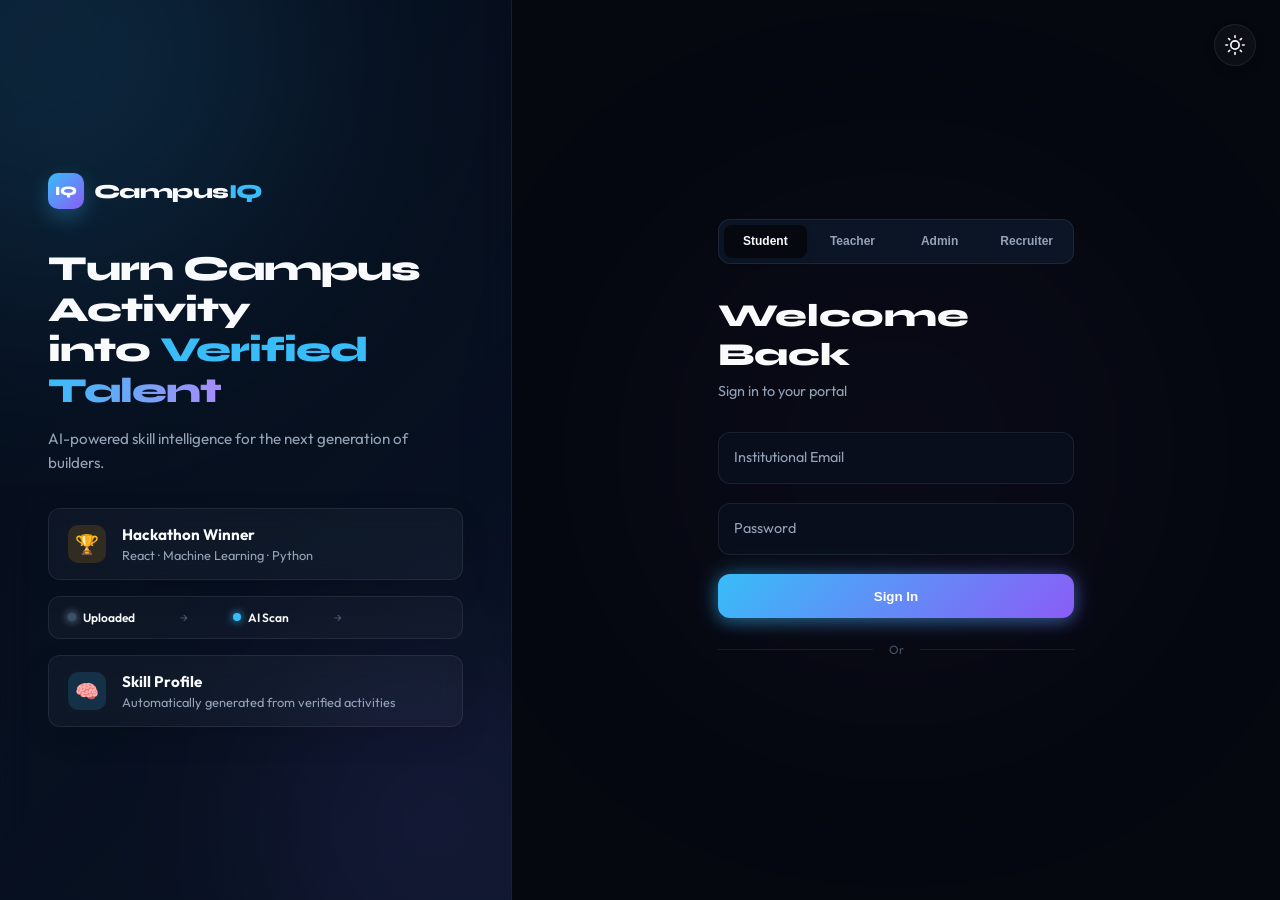
==== commit f3871a27: "Add files via upload" ====
--- a/admin.html
+++ b/admin.html
@@ -36,9 +36,8 @@
   <main class="main-area" id="mainArea"></main>
 </div>
 
-<script src="db.js"></script>
+<script src="data.js"></script>
 <script src="utils.js"></script>
-<script src="auth.js"></script>
 <script>
 'use strict';
 seedIfEmpty();
